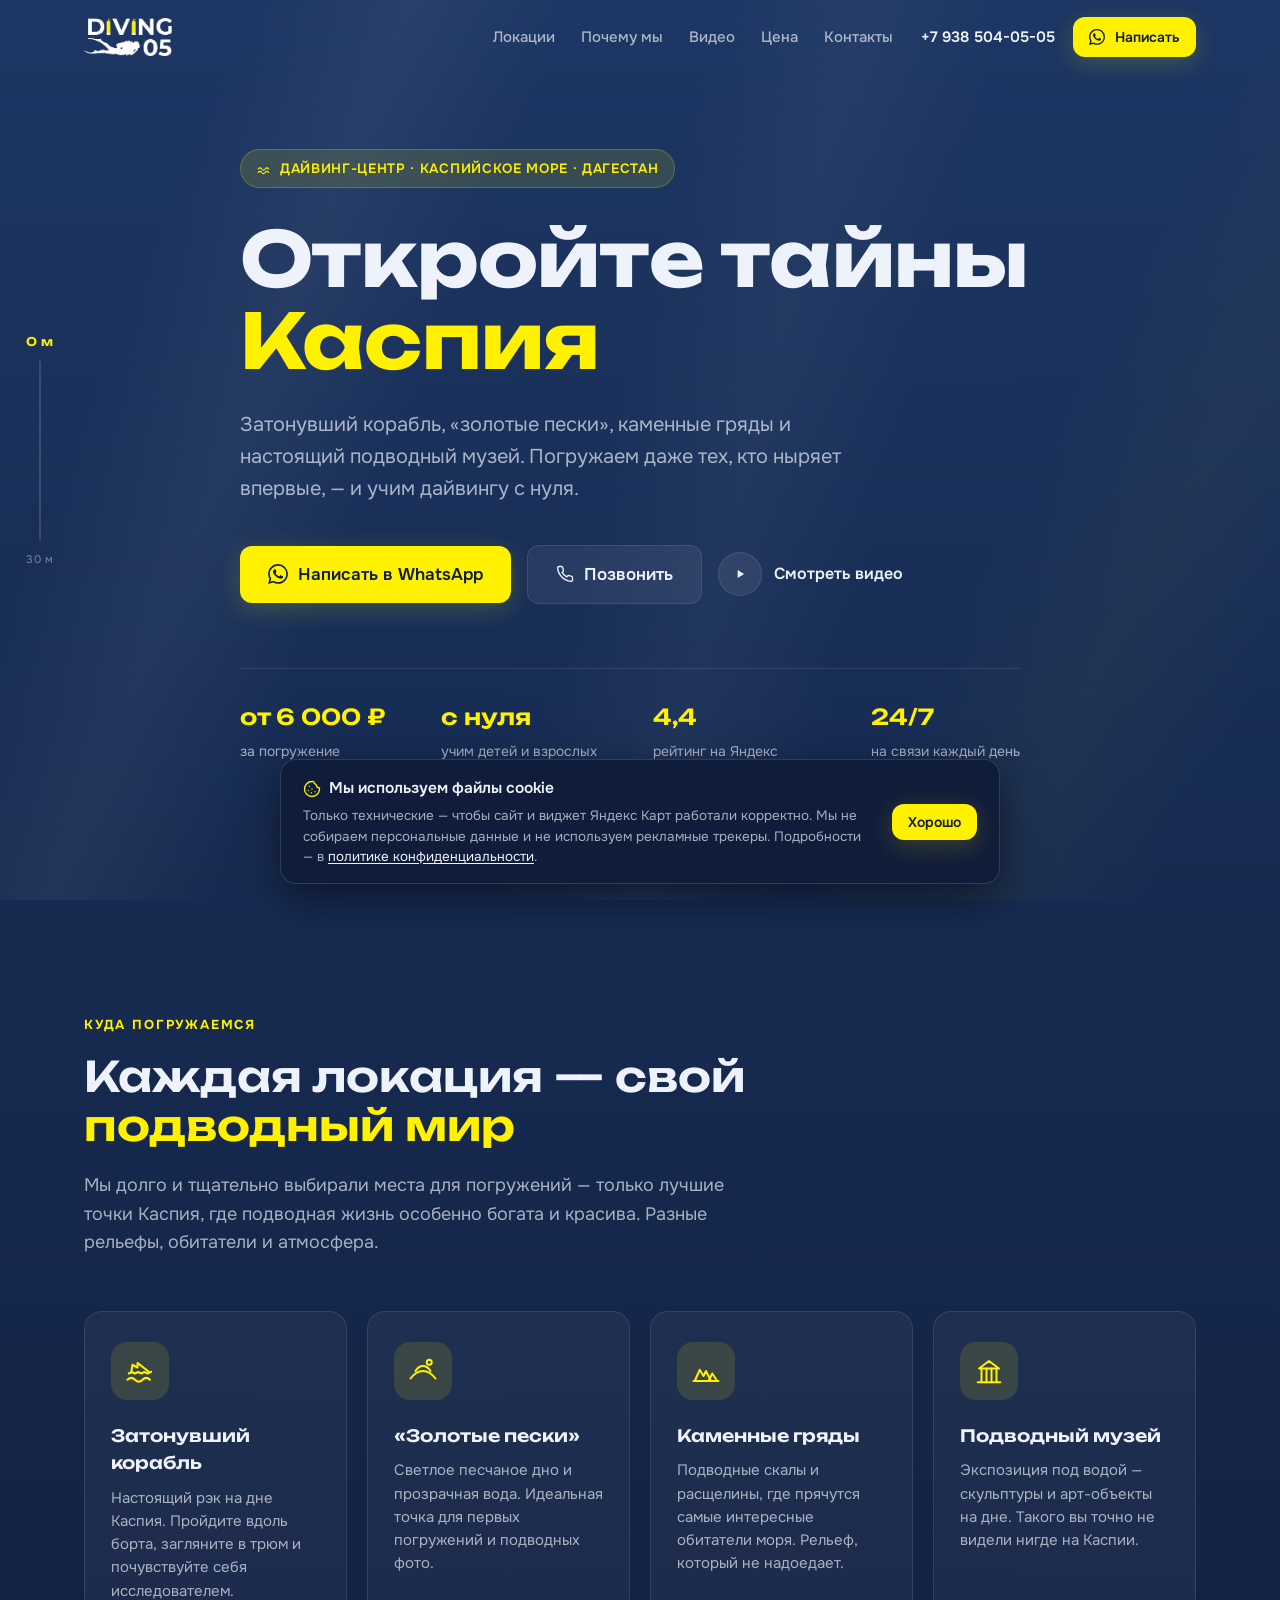
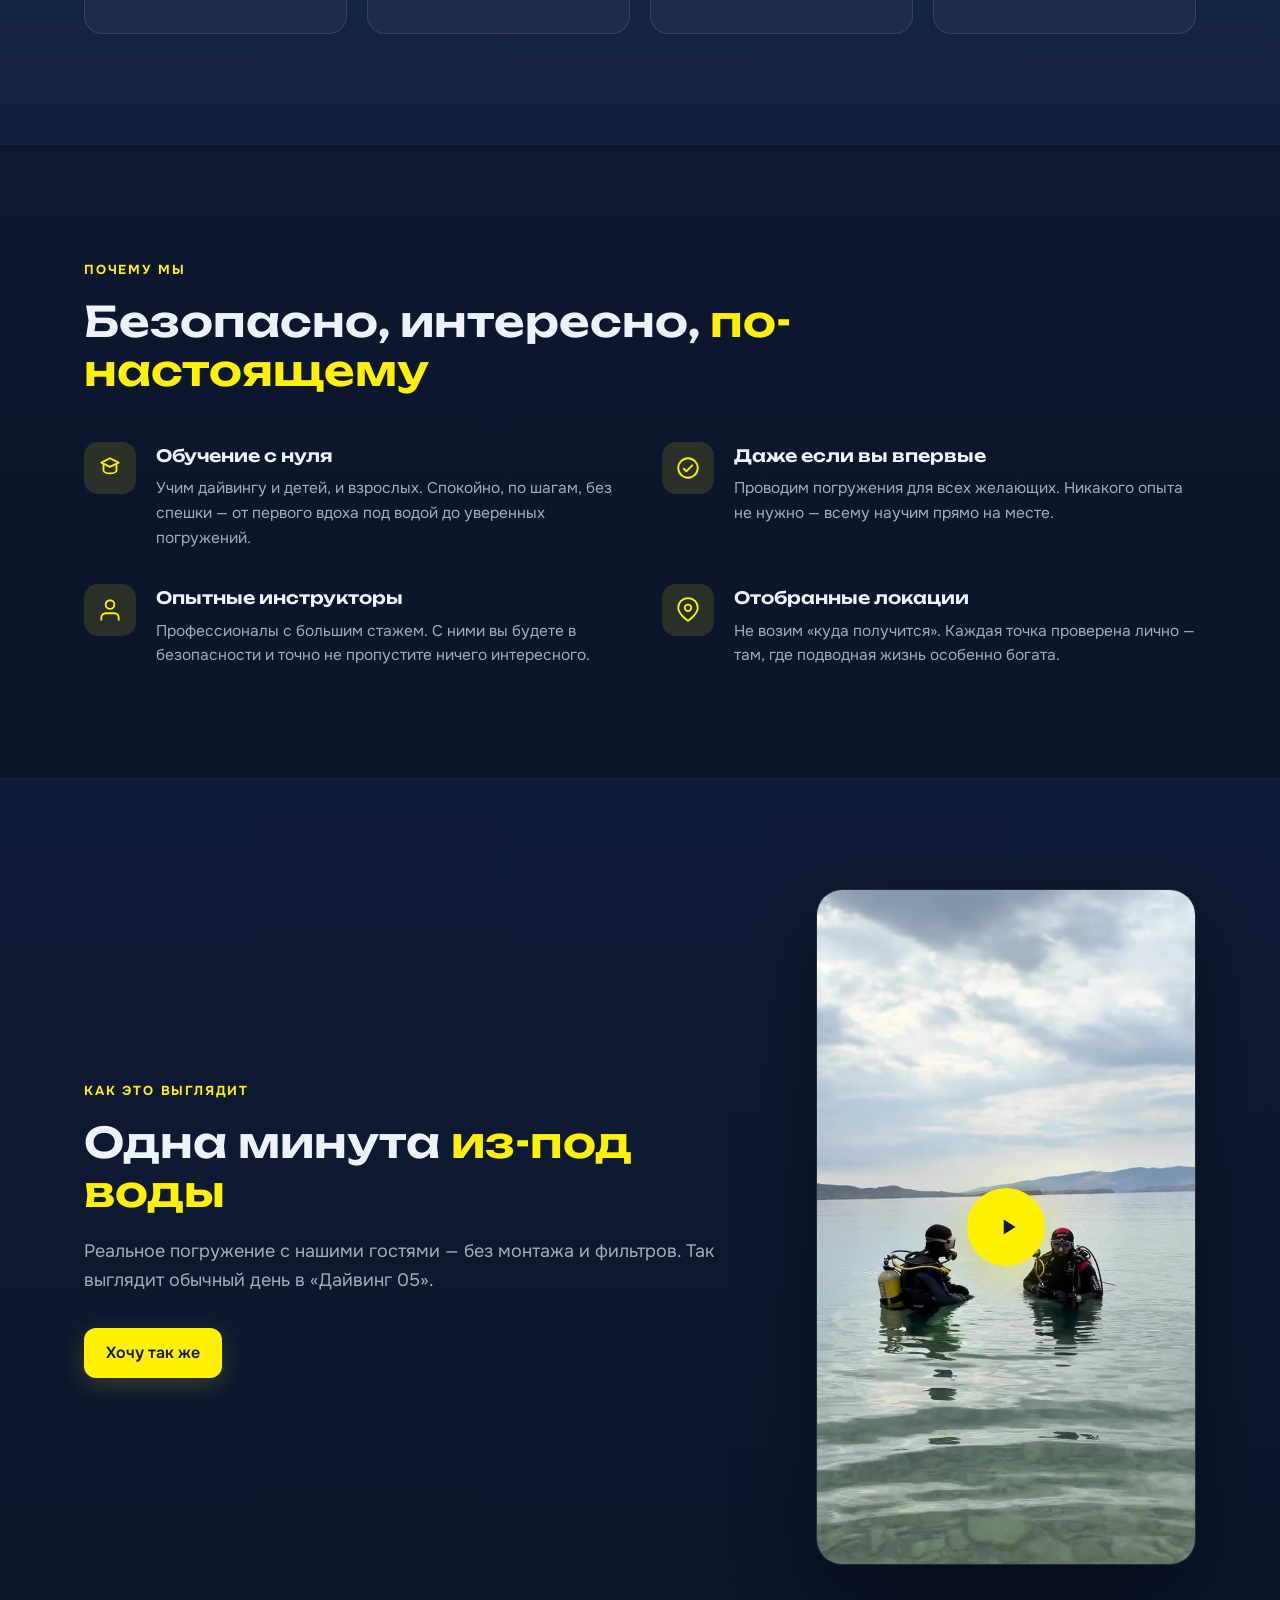
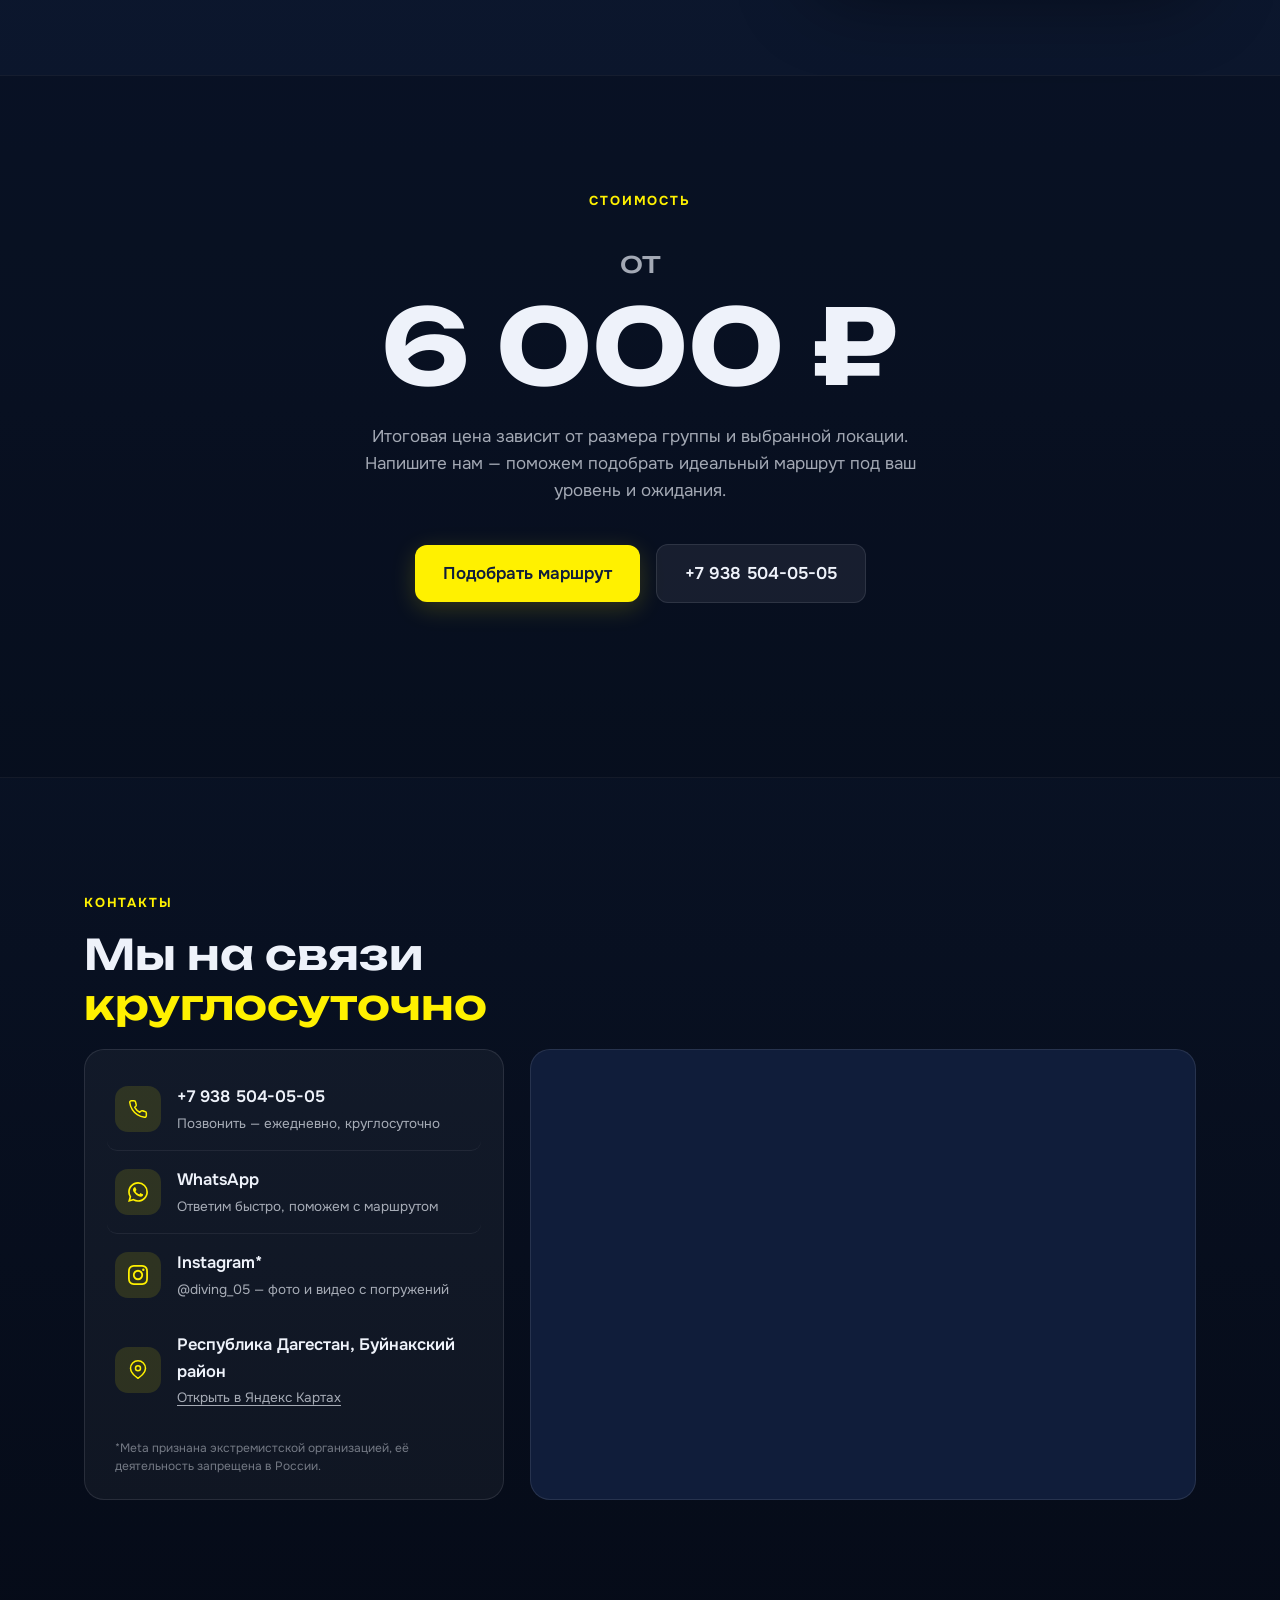
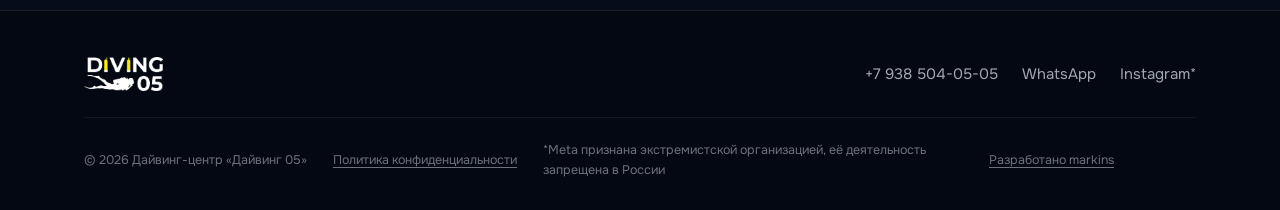
==== index.html @ 759fafa6 "Лендинг-визитка дайвинг-центра «Дайвинг 05» Co-Authored-By: Claude Fable 5 <noreply@anthropic.com>" ====
<!DOCTYPE html>
<html lang="ru">
<head>
  <meta charset="UTF-8">
  <meta name="viewport" content="width=device-width, initial-scale=1.0">
  <title>Дайвинг 05 — дайвинг-центр в Дагестане. Погружения в Каспийском море</title>
  <meta name="description" content="Дайвинг-центр «Дайвинг 05»: погружения в Каспийском море для новичков и опытных, обучение детей и взрослых. Затонувший корабль, золотые пески, подводный музей. От 6 000 ₽.">
  <link rel="icon" type="image/png" href="assets/favicon.png">
  <meta property="og:type" content="website">
  <meta property="og:title" content="Дайвинг 05 — дайвинг-центр в Дагестане">
  <meta property="og:description" content="Погружения в Каспийском море: затонувший корабль, золотые пески, подводный музей. Обучение с нуля — детей и взрослых. От 6 000 ₽.">
  <meta property="og:image" content="https://markinscompany-commits.github.io/diving05/assets/og-image.jpg">
  <meta property="og:locale" content="ru_RU">
  <link rel="preconnect" href="https://fonts.googleapis.com">
  <link rel="preconnect" href="https://fonts.gstatic.com" crossorigin>
  <link href="https://fonts.googleapis.com/css2?family=Unbounded:wght@400;500;600;700&family=Onest:wght@400;500;600;700&display=swap" rel="stylesheet">
  <link rel="stylesheet" href="styles.css">
</head>
<body>

  <!-- Шапка -->
  <header class="header" id="header">
    <div class="container header-inner">
      <a href="#top" class="header-logo" aria-label="Дайвинг 05 — на главную">
        <img src="assets/logo-white.png" alt="Дайвинг 05" height="38">
      </a>
      <nav class="header-nav" aria-label="Основная навигация">
        <a href="#locations">Локации</a>
        <a href="#why">Почему мы</a>
        <a href="#video">Видео</a>
        <a href="#price">Цена</a>
        <a href="#contacts">Контакты</a>
      </nav>
      <div class="header-actions">
        <a href="tel:+79385040505" class="header-phone">+7 938 504-05-05</a>
        <a href="https://wa.me/79385040505" target="_blank" rel="noopener" class="btn btn--accent btn--sm">
          <svg width="16" height="16" viewBox="0 0 24 24" fill="currentColor" aria-hidden="true"><path d="M17.472 14.382c-.297-.149-1.758-.867-2.03-.967-.273-.099-.471-.148-.67.15-.197.297-.767.966-.94 1.164-.173.199-.347.223-.644.075-.297-.15-1.255-.463-2.39-1.475-.883-.788-1.48-1.761-1.653-2.059-.173-.297-.018-.458.13-.606.134-.133.298-.347.446-.52.149-.174.198-.298.298-.497.099-.198.05-.371-.025-.52-.075-.149-.669-1.612-.916-2.207-.242-.579-.487-.5-.669-.51-.173-.008-.371-.01-.57-.01-.198 0-.52.074-.792.372-.272.297-1.04 1.016-1.04 2.479 0 1.462 1.065 2.875 1.213 3.074.149.198 2.096 3.2 5.077 4.487.709.306 1.262.489 1.694.625.712.227 1.36.195 1.871.118.571-.085 1.758-.719 2.006-1.413.248-.694.248-1.289.173-1.413-.074-.124-.272-.198-.57-.347m-5.421 7.403h-.004a9.87 9.87 0 01-5.031-1.378l-.361-.214-3.741.982.998-3.648-.235-.374a9.86 9.86 0 01-1.51-5.26c.001-5.45 4.436-9.884 9.888-9.884 2.64 0 5.122 1.03 6.988 2.898a9.825 9.825 0 012.893 6.994c-.003 5.45-4.437 9.884-9.885 9.884m8.413-18.297A11.815 11.815 0 0012.05 0C5.495 0 .16 5.335.157 11.892c0 2.096.547 4.142 1.588 5.945L.057 24l6.305-1.654a11.882 11.882 0 005.683 1.448h.005c6.554 0 11.89-5.335 11.893-11.893a11.821 11.821 0 00-3.48-8.413z"/></svg>
          Написать
        </a>
      </div>
      <button class="burger" id="burger" aria-label="Открыть меню" aria-expanded="false">
        <span></span><span></span><span></span>
      </button>
    </div>
    <nav class="mobile-nav" id="mobileNav" aria-label="Мобильная навигация">
      <a href="#locations">Локации</a>
      <a href="#why">Почему мы</a>
      <a href="#video">Видео</a>
      <a href="#price">Цена</a>
      <a href="#contacts">Контакты</a>
      <a href="tel:+79385040505" class="mobile-nav-phone">+7 938 504-05-05</a>
    </nav>
  </header>

  <!-- Глубиномер (десктоп) -->
  <aside class="depth-gauge" id="depthGauge" aria-hidden="true">
    <span class="depth-gauge-label" id="depthLabel">0 м</span>
    <div class="depth-gauge-track"><div class="depth-gauge-fill" id="depthFill"></div></div>
    <span class="depth-gauge-bottom">30 м</span>
  </aside>

  <main id="top">

    <!-- Hero -->
    <section class="hero">
      <div class="hero-bg" aria-hidden="true">
        <div class="hero-rays"></div>
        <div class="bubbles">
          <span></span><span></span><span></span><span></span><span></span><span></span><span></span><span></span>
        </div>
      </div>
      <div class="container hero-inner">
        <div class="hero-badge reveal">
          <svg width="14" height="14" viewBox="0 0 24 24" fill="none" stroke="currentColor" stroke-width="2" stroke-linecap="round" aria-hidden="true"><path d="M2 12c2-2.5 4-2.5 6 0s4 2.5 6 0 4-2.5 6 0"/><path d="M2 18c2-2.5 4-2.5 6 0s4 2.5 6 0 4-2.5 6 0"/></svg>
          Дайвинг-центр · Каспийское море · Дагестан
        </div>
        <h1 class="hero-title reveal">Откройте тайны <span class="accent">Каспия</span></h1>
        <p class="hero-sub reveal">Затонувший корабль, «золотые пески», каменные гряды и настоящий подводный музей. Погружаем даже тех, кто ныряет впервые, — и учим дайвингу с нуля.</p>
        <div class="hero-cta reveal">
          <a href="https://wa.me/79385040505" target="_blank" rel="noopener" class="btn btn--accent btn--lg">
            <svg width="20" height="20" viewBox="0 0 24 24" fill="currentColor" aria-hidden="true"><path d="M17.472 14.382c-.297-.149-1.758-.867-2.03-.967-.273-.099-.471-.148-.67.15-.197.297-.767.966-.94 1.164-.173.199-.347.223-.644.075-.297-.15-1.255-.463-2.39-1.475-.883-.788-1.48-1.761-1.653-2.059-.173-.297-.018-.458.13-.606.134-.133.298-.347.446-.52.149-.174.198-.298.298-.497.099-.198.05-.371-.025-.52-.075-.149-.669-1.612-.916-2.207-.242-.579-.487-.5-.669-.51-.173-.008-.371-.01-.57-.01-.198 0-.52.074-.792.372-.272.297-1.04 1.016-1.04 2.479 0 1.462 1.065 2.875 1.213 3.074.149.198 2.096 3.2 5.077 4.487.709.306 1.262.489 1.694.625.712.227 1.36.195 1.871.118.571-.085 1.758-.719 2.006-1.413.248-.694.248-1.289.173-1.413-.074-.124-.272-.198-.57-.347m-5.421 7.403h-.004a9.87 9.87 0 01-5.031-1.378l-.361-.214-3.741.982.998-3.648-.235-.374a9.86 9.86 0 01-1.51-5.26c.001-5.45 4.436-9.884 9.888-9.884 2.64 0 5.122 1.03 6.988 2.898a9.825 9.825 0 012.893 6.994c-.003 5.45-4.437 9.884-9.885 9.884m8.413-18.297A11.815 11.815 0 0012.05 0C5.495 0 .16 5.335.157 11.892c0 2.096.547 4.142 1.588 5.945L.057 24l6.305-1.654a11.882 11.882 0 005.683 1.448h.005c6.554 0 11.89-5.335 11.893-11.893a11.821 11.821 0 00-3.48-8.413z"/></svg>
            Написать в WhatsApp
          </a>
          <a href="tel:+79385040505" class="btn btn--ghost btn--lg">
            <svg width="18" height="18" viewBox="0 0 24 24" fill="none" stroke="currentColor" stroke-width="1.8" stroke-linecap="round" stroke-linejoin="round" aria-hidden="true"><path d="M22 16.92v3a2 2 0 0 1-2.18 2 19.79 19.79 0 0 1-8.63-3.07 19.5 19.5 0 0 1-6-6 19.79 19.79 0 0 1-3.07-8.67A2 2 0 0 1 4.11 2h3a2 2 0 0 1 2 1.72c.127.96.361 1.903.7 2.81a2 2 0 0 1-.45 2.11L8.09 9.91a16 16 0 0 0 6 6l1.27-1.27a2 2 0 0 1 2.11-.45c.907.339 1.85.573 2.81.7A2 2 0 0 1 22 16.92z"/></svg>
            Позвонить
          </a>
          <a href="#video" class="hero-video-link">
            <span class="hero-video-play">
              <svg width="14" height="14" viewBox="0 0 24 24" fill="currentColor" aria-hidden="true"><path d="M8 5.14v13.72L19 12 8 5.14z"/></svg>
            </span>
            Смотреть видео
          </a>
        </div>
        <div class="hero-stats reveal">
          <div class="hero-stat"><strong>от 6 000 ₽</strong><span>за погружение</span></div>
          <div class="hero-stat"><strong>с нуля</strong><span>учим детей и взрослых</span></div>
          <div class="hero-stat"><strong>4,4</strong><span>рейтинг на Яндекс Картах</span></div>
          <div class="hero-stat"><strong>24/7</strong><span>на связи каждый день</span></div>
        </div>
      </div>
      <div class="hero-scroll" aria-hidden="true">
        <span></span>
      </div>
    </section>

    <!-- Локации -->
    <section class="section" id="locations">
      <div class="container">
        <span class="section-label reveal">Куда погружаемся</span>
        <h2 class="section-title reveal">Каждая локация — свой <span class="accent">подводный мир</span></h2>
        <p class="section-sub reveal">Мы долго и тщательно выбирали места для погружений — только лучшие точки Каспия, где подводная жизнь особенно богата и красива. Разные рельефы, обитатели и атмосфера.</p>
        <div class="cards-grid">
          <article class="card reveal">
            <div class="card-icon">
              <svg width="30" height="30" viewBox="0 0 24 24" fill="none" stroke="currentColor" stroke-width="1.6" stroke-linecap="round" stroke-linejoin="round" aria-hidden="true"><path d="M3 14l2.5-1.2L8 14l2.5-1.2L13 14l2.5-1.2L18 14l3-1.4"/><path d="M5 13l1-6 4 2.2V5.5L17 11"/><path d="M17 11l2 1.6"/><path d="M2 19c2-2 4-2 6 0s4 2 6 0 4-2 6 0"/></svg>
            </div>
            <h3>Затонувший корабль</h3>
            <p>Настоящий рэк на дне Каспия. Пройдите вдоль борта, загляните в трюм и почувствуйте себя исследователем.</p>
          </article>
          <article class="card reveal">
            <div class="card-icon">
              <svg width="30" height="30" viewBox="0 0 24 24" fill="none" stroke="currentColor" stroke-width="1.6" stroke-linecap="round" stroke-linejoin="round" aria-hidden="true"><path d="M2 18c3-4 6-6 10-6s7 2 10 6"/><path d="M6 12c1.5-2.5 3.5-4 6-4s4.5 1.5 6 4"/><circle cx="17" cy="5" r="2"/></svg>
            </div>
            <h3>«Золотые пески»</h3>
            <p>Светлое песчаное дно и прозрачная вода. Идеальная точка для первых погружений и подводных фото.</p>
          </article>
          <article class="card reveal">
            <div class="card-icon">
              <svg width="30" height="30" viewBox="0 0 24 24" fill="none" stroke="currentColor" stroke-width="1.6" stroke-linecap="round" stroke-linejoin="round" aria-hidden="true"><path d="M3 20l4-9 3 5 2-4 4 8"/><path d="M14 20l3-6 4 6"/><path d="M2 20h20"/></svg>
            </div>
            <h3>Каменные гряды</h3>
            <p>Подводные скалы и расщелины, где прячутся самые интересные обитатели моря. Рельеф, который не надоедает.</p>
          </article>
          <article class="card reveal">
            <div class="card-icon">
              <svg width="30" height="30" viewBox="0 0 24 24" fill="none" stroke="currentColor" stroke-width="1.6" stroke-linecap="round" stroke-linejoin="round" aria-hidden="true"><path d="M6 21V10M10 21V10M14 21V10M18 21V10"/><path d="M4 10h16L12 4 4 10z"/><path d="M3 21h18"/></svg>
            </div>
            <h3>Подводный музей</h3>
            <p>Экспозиция под водой — скульптуры и арт-объекты на дне. Такого вы точно не видели нигде на Каспии.</p>
          </article>
        </div>
      </div>
    </section>

    <!-- Почему мы -->
    <section class="section section--deeper" id="why">
      <div class="container">
        <span class="section-label reveal">Почему мы</span>
        <h2 class="section-title reveal">Безопасно, интересно, <span class="accent">по-настоящему</span></h2>
        <div class="why-grid">
          <div class="why-item reveal">
            <div class="why-icon">
              <svg width="26" height="26" viewBox="0 0 24 24" fill="none" stroke="currentColor" stroke-width="1.7" stroke-linecap="round" stroke-linejoin="round" aria-hidden="true"><path d="M12 3l8 4-8 4-8-4 8-4z"/><path d="M6 9v5c0 1.7 2.7 3 6 3s6-1.3 6-3V9"/></svg>
            </div>
            <div>
              <h3>Обучение с нуля</h3>
              <p>Учим дайвингу и детей, и взрослых. Спокойно, по шагам, без спешки — от первого вдоха под водой до уверенных погружений.</p>
            </div>
          </div>
          <div class="why-item reveal">
            <div class="why-icon">
              <svg width="26" height="26" viewBox="0 0 24 24" fill="none" stroke="currentColor" stroke-width="1.7" stroke-linecap="round" stroke-linejoin="round" aria-hidden="true"><circle cx="12" cy="12" r="9"/><path d="M8 12.5l2.5 2.5L16 9.5"/></svg>
            </div>
            <div>
              <h3>Даже если вы впервые</h3>
              <p>Проводим погружения для всех желающих. Никакого опыта не нужно — всему научим прямо на месте.</p>
            </div>
          </div>
          <div class="why-item reveal">
            <div class="why-icon">
              <svg width="26" height="26" viewBox="0 0 24 24" fill="none" stroke="currentColor" stroke-width="1.7" stroke-linecap="round" stroke-linejoin="round" aria-hidden="true"><path d="M20 21v-2a4 4 0 0 0-4-4H8a4 4 0 0 0-4 4v2"/><circle cx="12" cy="7" r="4"/></svg>
            </div>
            <div>
              <h3>Опытные инструкторы</h3>
              <p>Профессионалы с большим стажем. С ними вы будете в безопасности и точно не пропустите ничего интересного.</p>
            </div>
          </div>
          <div class="why-item reveal">
            <div class="why-icon">
              <svg width="26" height="26" viewBox="0 0 24 24" fill="none" stroke="currentColor" stroke-width="1.7" stroke-linecap="round" stroke-linejoin="round" aria-hidden="true"><path d="M21 10c0 6-9 12-9 12s-9-6-9-12a9 9 0 0 1 18 0z"/><circle cx="12" cy="10" r="3"/></svg>
            </div>
            <div>
              <h3>Отобранные локации</h3>
              <p>Не возим «куда получится». Каждая точка проверена лично — там, где подводная жизнь особенно богата.</p>
          </div>
          </div>
        </div>
      </div>
    </section>

    <!-- Видео -->
    <section class="section" id="video">
      <div class="container video-layout">
        <div class="video-text">
          <span class="section-label reveal">Как это выглядит</span>
          <h2 class="section-title reveal">Одна минута <span class="accent">из-под воды</span></h2>
          <p class="section-sub reveal">Реальное погружение с нашими гостями — без монтажа и фильтров. Так выглядит обычный день в «Дайвинг 05».</p>
          <a href="https://wa.me/79385040505" target="_blank" rel="noopener" class="btn btn--accent reveal">Хочу так же</a>
        </div>
        <div class="video-frame reveal">
          <video id="diveVideo" poster="assets/video-poster.jpg" preload="none" playsinline>
            <source src="assets/video.mp4" type="video/mp4">
          </video>
          <button class="video-play" id="videoPlay" aria-label="Смотреть видео">
            <svg width="26" height="26" viewBox="0 0 24 24" fill="currentColor" aria-hidden="true"><path d="M8 5.14v13.72L19 12 8 5.14z"/></svg>
          </button>
        </div>
      </div>
    </section>

    <!-- Цена -->
    <section class="section section--deeper" id="price">
      <div class="container price-inner">
        <span class="section-label reveal">Стоимость</span>
        <div class="price-big reveal">от <strong>6 000 ₽</strong></div>
        <p class="price-note reveal">Итоговая цена зависит от размера группы и выбранной локации. Напишите нам — поможем подобрать идеальный маршрут под ваш уровень и ожидания.</p>
        <div class="hero-cta reveal" style="justify-content:center">
          <a href="https://wa.me/79385040505" target="_blank" rel="noopener" class="btn btn--accent btn--lg">Подобрать маршрут</a>
          <a href="tel:+79385040505" class="btn btn--ghost btn--lg">+7 938 504-05-05</a>
        </div>
      </div>
    </section>

    <!-- Контакты + карта -->
    <section class="section" id="contacts">
      <div class="container">
        <span class="section-label reveal">Контакты</span>
        <h2 class="section-title reveal">Мы на связи <span class="accent">круглосуточно</span></h2>
        <div class="contacts-layout">
          <div class="contacts-card reveal">
            <a href="tel:+79385040505" class="contact-row">
              <span class="contact-icon">
                <svg width="20" height="20" viewBox="0 0 24 24" fill="none" stroke="currentColor" stroke-width="1.8" stroke-linecap="round" stroke-linejoin="round" aria-hidden="true"><path d="M22 16.92v3a2 2 0 0 1-2.18 2 19.79 19.79 0 0 1-8.63-3.07 19.5 19.5 0 0 1-6-6 19.79 19.79 0 0 1-3.07-8.67A2 2 0 0 1 4.11 2h3a2 2 0 0 1 2 1.72c.127.96.361 1.903.7 2.81a2 2 0 0 1-.45 2.11L8.09 9.91a16 16 0 0 0 6 6l1.27-1.27a2 2 0 0 1 2.11-.45c.907.339 1.85.573 2.81.7A2 2 0 0 1 22 16.92z"/></svg>
              </span>
              <span><strong>+7 938 504-05-05</strong><small>Позвонить — ежедневно, круглосуточно</small></span>
            </a>
            <a href="https://wa.me/79385040505" target="_blank" rel="noopener" class="contact-row">
              <span class="contact-icon">
                <svg width="20" height="20" viewBox="0 0 24 24" fill="currentColor" aria-hidden="true"><path d="M17.472 14.382c-.297-.149-1.758-.867-2.03-.967-.273-.099-.471-.148-.67.15-.197.297-.767.966-.94 1.164-.173.199-.347.223-.644.075-.297-.15-1.255-.463-2.39-1.475-.883-.788-1.48-1.761-1.653-2.059-.173-.297-.018-.458.13-.606.134-.133.298-.347.446-.52.149-.174.198-.298.298-.497.099-.198.05-.371-.025-.52-.075-.149-.669-1.612-.916-2.207-.242-.579-.487-.5-.669-.51-.173-.008-.371-.01-.57-.01-.198 0-.52.074-.792.372-.272.297-1.04 1.016-1.04 2.479 0 1.462 1.065 2.875 1.213 3.074.149.198 2.096 3.2 5.077 4.487.709.306 1.262.489 1.694.625.712.227 1.36.195 1.871.118.571-.085 1.758-.719 2.006-1.413.248-.694.248-1.289.173-1.413-.074-.124-.272-.198-.57-.347m-5.421 7.403h-.004a9.87 9.87 0 01-5.031-1.378l-.361-.214-3.741.982.998-3.648-.235-.374a9.86 9.86 0 01-1.51-5.26c.001-5.45 4.436-9.884 9.888-9.884 2.64 0 5.122 1.03 6.988 2.898a9.825 9.825 0 012.893 6.994c-.003 5.45-4.437 9.884-9.885 9.884m8.413-18.297A11.815 11.815 0 0012.05 0C5.495 0 .16 5.335.157 11.892c0 2.096.547 4.142 1.588 5.945L.057 24l6.305-1.654a11.882 11.882 0 005.683 1.448h.005c6.554 0 11.89-5.335 11.893-11.893a11.821 11.821 0 00-3.48-8.413z"/></svg>
              </span>
              <span><strong>WhatsApp</strong><small>Ответим быстро, поможем с маршрутом</small></span>
            </a>
            <a href="https://www.instagram.com/diving_05" target="_blank" rel="noopener" class="contact-row">
              <span class="contact-icon">
                <svg width="20" height="20" viewBox="0 0 24 24" fill="currentColor" aria-hidden="true"><path d="M12 0C8.74 0 8.333.015 7.053.072 5.775.132 4.905.333 4.14.63c-.789.306-1.459.717-2.126 1.384S.935 3.35.63 4.14C.333 4.905.131 5.775.072 7.053.012 8.333 0 8.74 0 12s.015 3.667.072 4.947c.06 1.277.261 2.148.558 2.913.306.788.717 1.459 1.384 2.126.667.666 1.336 1.079 2.126 1.384.766.296 1.636.499 2.913.558C8.333 23.988 8.74 24 12 24s3.667-.015 4.947-.072c1.277-.06 2.148-.262 2.913-.558.788-.306 1.459-.718 2.126-1.384.666-.667 1.079-1.335 1.384-2.126.296-.765.499-1.636.558-2.913.06-1.28.072-1.687.072-4.947s-.015-3.667-.072-4.947c-.06-1.277-.262-2.149-.558-2.913-.306-.789-.718-1.459-1.384-2.126C21.319 1.347 20.651.935 19.86.63c-.765-.297-1.636-.499-2.913-.558C15.667.012 15.26 0 12 0zm0 2.16c3.203 0 3.585.016 4.85.071 1.17.055 1.805.249 2.227.415.562.217.96.477 1.382.896.419.42.679.819.896 1.381.164.422.36 1.057.413 2.227.057 1.266.07 1.646.07 4.85s-.015 3.585-.074 4.85c-.061 1.17-.256 1.805-.421 2.227-.224.562-.479.96-.899 1.382-.419.419-.824.679-1.38.896-.42.164-1.065.36-2.235.413-1.274.057-1.649.07-4.859.07-3.211 0-3.586-.015-4.859-.074-1.171-.061-1.816-.256-2.236-.421-.569-.224-.96-.479-1.379-.899-.421-.419-.69-.824-.9-1.38-.165-.42-.359-1.065-.42-2.235-.045-1.26-.061-1.649-.061-4.844 0-3.196.016-3.586.061-4.861.061-1.17.255-1.814.42-2.234.21-.57.479-.96.9-1.381.419-.419.81-.689 1.379-.898.42-.166 1.051-.361 2.221-.421 1.275-.045 1.65-.06 4.859-.06l.045.03zm0 3.678a6.162 6.162 0 100 12.324 6.162 6.162 0 100-12.324zM12 16c-2.21 0-4-1.79-4-4s1.79-4 4-4 4 1.79 4 4-1.79 4-4 4zm7.846-10.405a1.441 1.441 0 11-2.88 0 1.441 1.441 0 012.88 0z"/></svg>
              </span>
              <span><strong>Instagram*</strong><small>@diving_05 — фото и видео с погружений</small></span>
            </a>
            <div class="contact-row contact-row--static">
              <span class="contact-icon">
                <svg width="20" height="20" viewBox="0 0 24 24" fill="none" stroke="currentColor" stroke-width="1.8" stroke-linecap="round" stroke-linejoin="round" aria-hidden="true"><path d="M21 10c0 6-9 12-9 12s-9-6-9-12a9 9 0 0 1 18 0z"/><circle cx="12" cy="10" r="3"/></svg>
              </span>
              <span><strong>Республика Дагестан, Буйнакский район</strong><small><a href="https://yandex.ru/maps/org/dayving_05/51874392262/" target="_blank" rel="noopener" class="inline-link">Открыть в Яндекс Картах</a></small></span>
            </div>
            <p class="meta-note">*Meta признана экстремистской организацией, её деятельность запрещена в России.</p>
          </div>
          <div class="map-frame reveal">
            <iframe src="https://yandex.ru/map-widget/v1/?ol=biz&oid=51874392262&z=10" title="Дайвинг 05 на карте" loading="lazy" allowfullscreen></iframe>
          </div>
        </div>
      </div>
    </section>
  </main>

  <!-- Футер -->
  <footer class="footer">
    <div class="container footer-inner">
      <div class="footer-top">
        <img src="assets/logo-white.png" alt="Дайвинг 05" height="34" class="footer-logo">
        <div class="footer-links">
          <a href="tel:+79385040505">+7 938 504-05-05</a>
          <a href="https://wa.me/79385040505" target="_blank" rel="noopener">WhatsApp</a>
          <a href="https://www.instagram.com/diving_05" target="_blank" rel="noopener">Instagram*</a>
        </div>
      </div>
      <div class="footer-bottom">
        <span>© 2026 Дайвинг-центр «Дайвинг 05»</span>
        <a href="privacy.html">Политика конфиденциальности</a>
        <span class="footer-meta-note">*Meta признана экстремистской организацией, её деятельность запрещена в России</span>
        <a href="https://markins.ru?utm_source=diving05&utm_medium=footer&utm_campaign=credits" target="_blank" rel="noopener">Разработано markins</a>
      </div>
    </div>
  </footer>

  <!-- Куки-баннер -->
  <div class="cookie-banner" id="cookieBanner" role="dialog" aria-labelledby="cookieTitle" hidden>
    <div class="cookie-inner">
      <div class="cookie-text-wrap">
        <h2 id="cookieTitle" class="cookie-title">
          <svg width="18" height="18" viewBox="0 0 24 24" fill="none" stroke="currentColor" stroke-width="1.8" stroke-linecap="round" stroke-linejoin="round" aria-hidden="true"><path d="M12 2a10 10 0 1 0 10 10c0-.46-.04-.92-.1-1.36a5.4 5.4 0 0 1-4.5-4.5 5.4 5.4 0 0 1-3.18-3.95A10 10 0 0 0 12 2"/><path d="M8.5 8.5v.01M16 15.5v.01M12 12v.01M11 17v.01M7 14v.01"/></svg>
          Мы используем файлы cookie
        </h2>
        <p class="cookie-text">Только технические — чтобы сайт и виджет Яндекс Карт работали корректно. Мы не собираем персональные данные и не используем рекламные трекеры. Подробности — в <a href="privacy.html#cookies" class="cookie-link">политике конфиденциальности</a>.</p>
      </div>
      <div class="cookie-actions">
        <button class="btn btn--accent btn--sm" id="cookieAccept">Хорошо</button>
      </div>
    </div>
  </div>

  <script src="script.js"></script>
</body>
</html>
---- styles.css ----
/* ============================================================
   Дайвинг 05 — одностраничный лендинг
   Тема: погружение. Страница темнеет сверху вниз, как уход
   на глубину: от светло-синей «поверхности» к тёмному дну.
   ============================================================ */

:root {
  --navy-950: #050a16;
  --navy-900: #0a1428;
  --navy-800: #101d3a;
  --navy-700: #182d55;
  --navy-600: #234179;
  --ink: #eef2fa;
  --muted: rgba(238, 242, 250, 0.68);
  --faint: rgba(238, 242, 250, 0.45);
  --accent: #fff100;
  --accent-soft: rgba(255, 241, 0, 0.12);
  --line: rgba(238, 242, 250, 0.1);
  --font-display: 'Unbounded', sans-serif;
  --font-body: 'Onest', sans-serif;
}

* { margin: 0; padding: 0; box-sizing: border-box; }

html { scroll-behavior: smooth; }

body {
  font-family: var(--font-body);
  font-size: 17px;
  line-height: 1.6;
  color: var(--ink);
  /* Градиент «на глубину» — один на всю страницу */
  background: linear-gradient(180deg, #1d3663 0%, var(--navy-700) 14%, var(--navy-800) 42%, var(--navy-900) 72%, var(--navy-950) 100%);
  overflow-x: hidden;
}

img { max-width: 100%; display: block; }

.container {
  max-width: 1160px;
  margin: 0 auto;
  padding: 0 24px;
}

.accent { color: var(--accent); }

.inline-link {
  color: var(--muted);
  text-decoration: underline;
  text-underline-offset: 3px;
  transition: color 0.2s;
}
.inline-link:hover { color: var(--accent); }

/* ---------- Кнопки ---------- */
.btn {
  display: inline-flex;
  align-items: center;
  gap: 10px;
  font-family: var(--font-body);
  font-weight: 600;
  text-decoration: none;
  border: none;
  border-radius: 12px;
  cursor: pointer;
  transition: transform 0.2s, box-shadow 0.2s, background 0.2s, color 0.2s;
  white-space: nowrap;
}
.btn--sm { font-size: 14px; padding: 9px 16px; }
.btn--lg { font-size: 17px; padding: 15px 28px; }
.btn:not(.btn--sm):not(.btn--lg) { font-size: 16px; padding: 12px 22px; }

.btn--accent {
  background: var(--accent);
  color: var(--navy-800);
  box-shadow: 0 6px 24px rgba(255, 241, 0, 0.18);
}
.btn--accent:hover {
  transform: translateY(-2px);
  box-shadow: 0 10px 32px rgba(255, 241, 0, 0.3);
}

.btn--ghost {
  background: rgba(238, 242, 250, 0.07);
  color: var(--ink);
  border: 1px solid var(--line);
}
.btn--ghost:hover {
  background: rgba(238, 242, 250, 0.13);
  transform: translateY(-2px);
}

/* ---------- Шапка ---------- */
.header {
  position: fixed;
  top: 0; left: 0; right: 0;
  z-index: 50;
  transition: background 0.3s, box-shadow 0.3s;
}
.header--solid {
  background: rgba(10, 20, 40, 0.86);
  backdrop-filter: blur(14px);
  -webkit-backdrop-filter: blur(14px);
  box-shadow: 0 1px 0 var(--line);
}
.header-inner {
  display: flex;
  align-items: center;
  gap: 28px;
  height: 74px;
}
.header-logo img { height: 38px; width: auto; }
.header-nav {
  display: flex;
  gap: 26px;
  margin-left: auto;
}
.header-nav a {
  font-size: 15px;
  font-weight: 500;
  color: var(--muted);
  text-decoration: none;
  transition: color 0.2s;
}
.header-nav a:hover { color: var(--accent); }
.header-actions {
  display: flex;
  align-items: center;
  gap: 18px;
}
.header-phone {
  font-size: 15px;
  font-weight: 600;
  color: var(--ink);
  text-decoration: none;
  transition: color 0.2s;
}
.header-phone:hover { color: var(--accent); }

.burger {
  display: none;
  flex-direction: column;
  justify-content: center;
  gap: 5px;
  width: 42px; height: 42px;
  background: rgba(238, 242, 250, 0.07);
  border: 1px solid var(--line);
  border-radius: 10px;
  cursor: pointer;
  padding: 0 10px;
  margin-left: auto;
}
.burger span {
  display: block;
  height: 2px;
  background: var(--ink);
  border-radius: 2px;
  transition: transform 0.25s, opacity 0.25s;
}
.burger.open span:nth-child(1) { transform: translateY(7px) rotate(45deg); }
.burger.open span:nth-child(2) { opacity: 0; }
.burger.open span:nth-child(3) { transform: translateY(-7px) rotate(-45deg); }

.mobile-nav {
  display: none;
  flex-direction: column;
  gap: 4px;
  padding: 10px 24px 22px;
  background: rgba(10, 20, 40, 0.97);
  border-bottom: 1px solid var(--line);
}
.mobile-nav.open { display: flex; }
.mobile-nav a {
  font-size: 17px;
  font-weight: 500;
  color: var(--ink);
  text-decoration: none;
  padding: 11px 0;
  border-bottom: 1px solid rgba(238, 242, 250, 0.06);
}
.mobile-nav a:last-child { border-bottom: none; }
.mobile-nav-phone { color: var(--accent) !important; font-weight: 700 !important; }

/* ---------- Глубиномер ---------- */
.depth-gauge {
  position: fixed;
  left: 26px;
  top: 50%;
  transform: translateY(-50%);
  z-index: 40;
  display: flex;
  flex-direction: column;
  align-items: center;
  gap: 10px;
  user-select: none;
}
.depth-gauge-label {
  font-family: var(--font-display);
  font-size: 12px;
  font-weight: 600;
  color: var(--accent);
  letter-spacing: 0.06em;
  white-space: nowrap;
}
.depth-gauge-track {
  width: 2px;
  height: 180px;
  background: rgba(238, 242, 250, 0.14);
  border-radius: 2px;
  overflow: hidden;
}
.depth-gauge-fill {
  width: 100%;
  height: 0%;
  background: var(--accent);
  transition: height 0.15s linear;
}
.depth-gauge-bottom {
  font-size: 11px;
  color: var(--faint);
  letter-spacing: 0.06em;
}
@media (max-width: 1240px) { .depth-gauge { display: none; } }

/* ---------- Hero ---------- */
.hero {
  position: relative;
  min-height: 100svh;
  display: flex;
  align-items: center;
  padding: 130px 0 90px;
  overflow: hidden;
}
.hero-bg {
  position: absolute;
  inset: 0;
  pointer-events: none;
}
/* Лучи света с поверхности */
.hero-rays {
  position: absolute;
  inset: -20% -10%;
  background:
    linear-gradient(112deg, transparent 22%, rgba(238, 242, 250, 0.05) 30%, transparent 38%),
    linear-gradient(104deg, transparent 48%, rgba(238, 242, 250, 0.04) 56%, transparent 64%),
    linear-gradient(118deg, transparent 68%, rgba(255, 241, 0, 0.03) 76%, transparent 84%);
  animation: rays 14s ease-in-out infinite alternate;
}
@keyframes rays {
  from { transform: translateX(-2.5%); opacity: 0.8; }
  to   { transform: translateX(2.5%); opacity: 1; }
}
/* Пузырьки */
.bubbles span {
  position: absolute;
  bottom: -60px;
  border: 1.5px solid rgba(238, 242, 250, 0.18);
  border-radius: 50%;
  animation: bubble linear infinite;
}
.bubbles span:nth-child(1) { left: 8%;  width: 10px; height: 10px; animation-duration: 11s; }
.bubbles span:nth-child(2) { left: 18%; width: 18px; height: 18px; animation-duration: 15s; animation-delay: 2s; }
.bubbles span:nth-child(3) { left: 31%; width: 7px;  height: 7px;  animation-duration: 9s;  animation-delay: 5s; }
.bubbles span:nth-child(4) { left: 46%; width: 13px; height: 13px; animation-duration: 13s; animation-delay: 1s; }
.bubbles span:nth-child(5) { left: 60%; width: 9px;  height: 9px;  animation-duration: 10s; animation-delay: 4s; }
.bubbles span:nth-child(6) { left: 72%; width: 20px; height: 20px; animation-duration: 17s; animation-delay: 3s; }
.bubbles span:nth-child(7) { left: 84%; width: 11px; height: 11px; animation-duration: 12s; animation-delay: 6s; }
.bubbles span:nth-child(8) { left: 93%; width: 8px;  height: 8px;  animation-duration: 9.5s; animation-delay: 1.5s; }
@keyframes bubble {
  0%   { transform: translateY(0) translateX(0); opacity: 0; }
  8%   { opacity: 1; }
  92%  { opacity: 1; }
  100% { transform: translateY(-105vh) translateX(24px); opacity: 0; }
}

.hero-inner { position: relative; }

.hero-badge {
  display: inline-flex;
  align-items: center;
  gap: 9px;
  font-size: 13.5px;
  font-weight: 600;
  letter-spacing: 0.05em;
  text-transform: uppercase;
  color: var(--accent);
  background: var(--accent-soft);
  border: 1px solid rgba(255, 241, 0, 0.22);
  border-radius: 999px;
  padding: 8px 16px;
  margin-bottom: 30px;
}

.hero-title {
  font-family: var(--font-display);
  font-size: clamp(38px, 6.4vw, 76px);
  font-weight: 700;
  line-height: 1.08;
  letter-spacing: -0.01em;
  max-width: 800px;
  margin-bottom: 26px;
}

.hero-sub {
  font-size: clamp(17px, 2vw, 20px);
  color: var(--muted);
  max-width: 620px;
  margin-bottom: 40px;
}

.hero-cta {
  display: flex;
  align-items: center;
  gap: 16px;
  flex-wrap: wrap;
  margin-bottom: 64px;
}

.hero-video-link {
  display: inline-flex;
  align-items: center;
  gap: 12px;
  font-size: 16px;
  font-weight: 600;
  color: var(--ink);
  text-decoration: none;
  transition: color 0.2s;
}
.hero-video-link:hover { color: var(--accent); }
.hero-video-play {
  display: flex;
  align-items: center;
  justify-content: center;
  width: 44px; height: 44px;
  border-radius: 50%;
  background: rgba(238, 242, 250, 0.08);
  border: 1px solid var(--line);
  transition: background 0.2s, border-color 0.2s;
}
.hero-video-link:hover .hero-video-play {
  background: var(--accent-soft);
  border-color: rgba(255, 241, 0, 0.4);
}

.hero-stats {
  display: grid;
  grid-template-columns: repeat(4, auto);
  gap: 20px 56px;
  justify-content: start;
  border-top: 1px solid var(--line);
  padding-top: 30px;
  max-width: 780px;
}
.hero-stat strong {
  display: block;
  font-family: var(--font-display);
  font-size: 22px;
  font-weight: 600;
  color: var(--accent);
  margin-bottom: 3px;
}
.hero-stat span { font-size: 14px; color: var(--muted); }

.hero-scroll {
  position: absolute;
  bottom: 26px;
  left: 50%;
  transform: translateX(-50%);
  width: 24px; height: 38px;
  border: 1.5px solid rgba(238, 242, 250, 0.3);
  border-radius: 13px;
}
.hero-scroll span {
  position: absolute;
  top: 7px; left: 50%;
  width: 3px; height: 8px;
  margin-left: -1.5px;
  background: var(--accent);
  border-radius: 2px;
  animation: scrollhint 1.8s ease-in-out infinite;
}
@keyframes scrollhint {
  0%, 100% { transform: translateY(0); opacity: 1; }
  60% { transform: translateY(11px); opacity: 0.2; }
}

/* ---------- Секции ---------- */
.section { padding: 110px 0; position: relative; }
.section--deeper {
  background: rgba(5, 10, 22, 0.35);
  border-top: 1px solid rgba(238, 242, 250, 0.05);
  border-bottom: 1px solid rgba(238, 242, 250, 0.05);
}

.section-label {
  display: inline-block;
  font-size: 13px;
  font-weight: 700;
  letter-spacing: 0.14em;
  text-transform: uppercase;
  color: var(--accent);
  margin-bottom: 16px;
}
.section-title {
  font-family: var(--font-display);
  font-size: clamp(26px, 3.6vw, 42px);
  font-weight: 600;
  line-height: 1.18;
  max-width: 720px;
  margin-bottom: 20px;
}
.section-sub {
  font-size: 18px;
  color: var(--muted);
  max-width: 640px;
  margin-bottom: 54px;
}

/* ---------- Карточки локаций ---------- */
.cards-grid {
  display: grid;
  grid-template-columns: repeat(4, 1fr);
  gap: 20px;
  margin-top: 14px;
}
.card {
  background: rgba(238, 242, 250, 0.045);
  border: 1px solid var(--line);
  border-radius: 18px;
  padding: 30px 26px;
  transition: transform 0.25s, border-color 0.25s, background 0.25s;
}
.card:hover {
  transform: translateY(-6px);
  border-color: rgba(255, 241, 0, 0.35);
  background: rgba(238, 242, 250, 0.07);
}
.card-icon {
  display: flex;
  align-items: center;
  justify-content: center;
  width: 58px; height: 58px;
  border-radius: 16px;
  background: var(--accent-soft);
  color: var(--accent);
  margin-bottom: 22px;
}
.card h3 {
  font-family: var(--font-display);
  font-size: 17px;
  font-weight: 600;
  margin-bottom: 10px;
}
.card p { font-size: 15px; color: var(--muted); line-height: 1.55; }

/* ---------- Почему мы ---------- */
.why-grid {
  display: grid;
  grid-template-columns: 1fr 1fr;
  gap: 34px 44px;
  margin-top: 46px;
}
.why-item {
  display: flex;
  gap: 20px;
  align-items: flex-start;
}
.why-icon {
  flex-shrink: 0;
  display: flex;
  align-items: center;
  justify-content: center;
  width: 52px; height: 52px;
  border-radius: 14px;
  background: var(--accent-soft);
  color: var(--accent);
}
.why-item h3 {
  font-family: var(--font-display);
  font-size: 17px;
  font-weight: 600;
  margin-bottom: 7px;
}
.why-item p { font-size: 15.5px; color: var(--muted); }

/* ---------- Видео ---------- */
.video-layout {
  display: grid;
  grid-template-columns: 1fr 380px;
  gap: 70px;
  align-items: center;
}
.video-text .section-sub { margin-bottom: 34px; }
.video-frame {
  position: relative;
  border-radius: 26px;
  overflow: hidden;
  border: 1px solid var(--line);
  box-shadow: 0 30px 80px rgba(0, 0, 0, 0.45);
  aspect-ratio: 9 / 16;
  background: var(--navy-900);
}
.video-frame video {
  width: 100%;
  height: 100%;
  object-fit: cover;
  display: block;
}
.video-play {
  position: absolute;
  inset: 0;
  margin: auto;
  width: 78px; height: 78px;
  border-radius: 50%;
  border: none;
  background: var(--accent);
  color: var(--navy-800);
  display: flex;
  align-items: center;
  justify-content: center;
  cursor: pointer;
  transition: transform 0.2s, box-shadow 0.2s;
  box-shadow: 0 10px 40px rgba(255, 241, 0, 0.35);
}
.video-play svg { margin-left: 4px; }
.video-play:hover { transform: scale(1.08); }
.video-play.hidden { display: none; }

/* ---------- Цена ---------- */
.price-inner { text-align: center; }
.price-big {
  font-family: var(--font-display);
  font-size: clamp(20px, 3vw, 30px);
  color: var(--muted);
  margin: 10px 0 22px;
}
.price-big strong {
  display: block;
  font-size: clamp(56px, 9vw, 104px);
  font-weight: 700;
  color: var(--ink);
  line-height: 1.05;
  margin-top: 6px;
}
.price-note {
  font-size: 17px;
  color: var(--muted);
  max-width: 560px;
  margin: 0 auto 40px;
}

/* ---------- Контакты ---------- */
.contacts-layout {
  display: grid;
  grid-template-columns: 420px 1fr;
  gap: 26px;
  margin-top: 20px;
}
.contacts-card {
  background: rgba(238, 242, 250, 0.045);
  border: 1px solid var(--line);
  border-radius: 20px;
  padding: 18px 22px;
  display: flex;
  flex-direction: column;
}
.contact-row {
  display: flex;
  align-items: center;
  gap: 16px;
  padding: 16px 8px;
  text-decoration: none;
  color: var(--ink);
  border-bottom: 1px solid rgba(238, 242, 250, 0.07);
  border-radius: 10px;
  transition: background 0.2s;
}
a.contact-row:hover { background: rgba(238, 242, 250, 0.05); }
.contact-row:last-of-type { border-bottom: none; }
.contact-icon {
  flex-shrink: 0;
  display: flex;
  align-items: center;
  justify-content: center;
  width: 46px; height: 46px;
  border-radius: 13px;
  background: var(--accent-soft);
  color: var(--accent);
}
.contact-row strong { display: block; font-size: 16.5px; font-weight: 600; }
.contact-row small { display: block; font-size: 13.5px; color: var(--muted); margin-top: 2px; }

.meta-note {
  font-size: 12px;
  color: var(--faint);
  padding: 14px 8px 6px;
  line-height: 1.5;
}

.map-frame {
  border-radius: 20px;
  overflow: hidden;
  border: 1px solid var(--line);
  min-height: 420px;
  background: var(--navy-800);
}
.map-frame iframe {
  width: 100%;
  height: 100%;
  min-height: 420px;
  border: none;
  display: block;
  filter: saturate(0.85);
}

/* ---------- Футер ---------- */
.footer {
  border-top: 1px solid var(--line);
  padding: 46px 0 30px;
  background: rgba(3, 6, 14, 0.5);
}
.footer-top {
  display: flex;
  align-items: center;
  justify-content: space-between;
  gap: 24px;
  flex-wrap: wrap;
  padding-bottom: 26px;
  border-bottom: 1px solid rgba(238, 242, 250, 0.07);
  margin-bottom: 22px;
}
.footer-logo { height: 34px; width: auto; }
.footer-links { display: flex; gap: 24px; flex-wrap: wrap; }
.footer-links a {
  font-size: 15px;
  color: var(--muted);
  text-decoration: none;
  transition: color 0.2s;
}
.footer-links a:hover { color: var(--accent); }
.footer-bottom {
  display: flex;
  align-items: center;
  gap: 12px 26px;
  flex-wrap: wrap;
  font-size: 12.5px;
  color: var(--faint);
}
.footer-bottom a {
  color: var(--faint);
  text-decoration: underline;
  text-underline-offset: 3px;
  transition: color 0.2s;
}
.footer-bottom a:hover { color: var(--ink); }
.footer-meta-note { max-width: 420px; }

/* ---------- Куки-баннер ---------- */
.cookie-banner {
  position: fixed;
  bottom: 0; left: 0; right: 0;
  z-index: 90;
  padding: 16px;
  pointer-events: none;
}
.cookie-banner[hidden] { display: none; }
.cookie-inner {
  max-width: 720px;
  margin: 0 auto;
  display: flex;
  align-items: center;
  gap: 20px;
  background: var(--navy-800);
  border: 1px solid rgba(238, 242, 250, 0.14);
  border-radius: 16px;
  padding: 16px 22px;
  box-shadow: 0 14px 44px rgba(0, 0, 0, 0.5);
  pointer-events: auto;
  animation: cookiein 0.45s cubic-bezier(0.16, 1, 0.3, 1);
}
@keyframes cookiein {
  from { opacity: 0; transform: translateY(24px); }
  to   { opacity: 1; transform: translateY(0); }
}
.cookie-title {
  display: flex;
  align-items: center;
  gap: 8px;
  font-family: var(--font-body);
  font-size: 15.5px;
  font-weight: 600;
  margin-bottom: 5px;
}
.cookie-title svg { color: var(--accent); flex-shrink: 0; }
.cookie-text { font-size: 13.5px; color: var(--muted); line-height: 1.5; }
.cookie-link {
  color: var(--ink);
  text-decoration: underline;
  text-underline-offset: 2px;
}
.cookie-link:hover { color: var(--accent); }
.cookie-actions { flex-shrink: 0; }

/* ---------- Появление при скролле ---------- */
.reveal {
  opacity: 0;
  transform: translateY(26px);
  transition: opacity 0.7s ease, transform 0.7s cubic-bezier(0.16, 1, 0.3, 1);
}
.reveal.in { opacity: 1; transform: translateY(0); }
.cards-grid .reveal:nth-child(2), .why-grid .reveal:nth-child(2) { transition-delay: 0.1s; }
.cards-grid .reveal:nth-child(3), .why-grid .reveal:nth-child(3) { transition-delay: 0.2s; }
.cards-grid .reveal:nth-child(4), .why-grid .reveal:nth-child(4) { transition-delay: 0.3s; }

@media (prefers-reduced-motion: reduce) {
  .reveal { opacity: 1; transform: none; transition: none; }
  .bubbles span, .hero-rays, .hero-scroll span { animation: none; }
  html { scroll-behavior: auto; }
}

/* ---------- Адаптив ---------- */
@media (max-width: 1000px) {
  .cards-grid { grid-template-columns: repeat(2, 1fr); }
  .video-layout { grid-template-columns: 1fr; gap: 46px; }
  .video-frame { max-width: 360px; margin: 0 auto; width: 100%; }
  .contacts-layout { grid-template-columns: 1fr; }
  .header-nav { display: none; }
}

@media (max-width: 760px) {
  .section { padding: 76px 0; }
  .header-actions { display: none; }
  .burger { display: flex; }
  .hero { padding: 110px 0 70px; }
  .hero-stats { grid-template-columns: repeat(2, 1fr); gap: 22px 20px; }
  .hero-cta { gap: 12px; }
  .btn--lg { font-size: 16px; padding: 14px 22px; }
  .why-grid { grid-template-columns: 1fr; gap: 26px; }
  .cookie-inner { flex-direction: column; align-items: stretch; gap: 12px; }
  .cookie-actions { display: flex; justify-content: flex-end; }
  .footer-bottom { flex-direction: column; align-items: flex-start; gap: 8px; }
}

@media (max-width: 520px) {
  .cards-grid { grid-template-columns: 1fr; }
  .hero-title { font-size: 34px; }
}
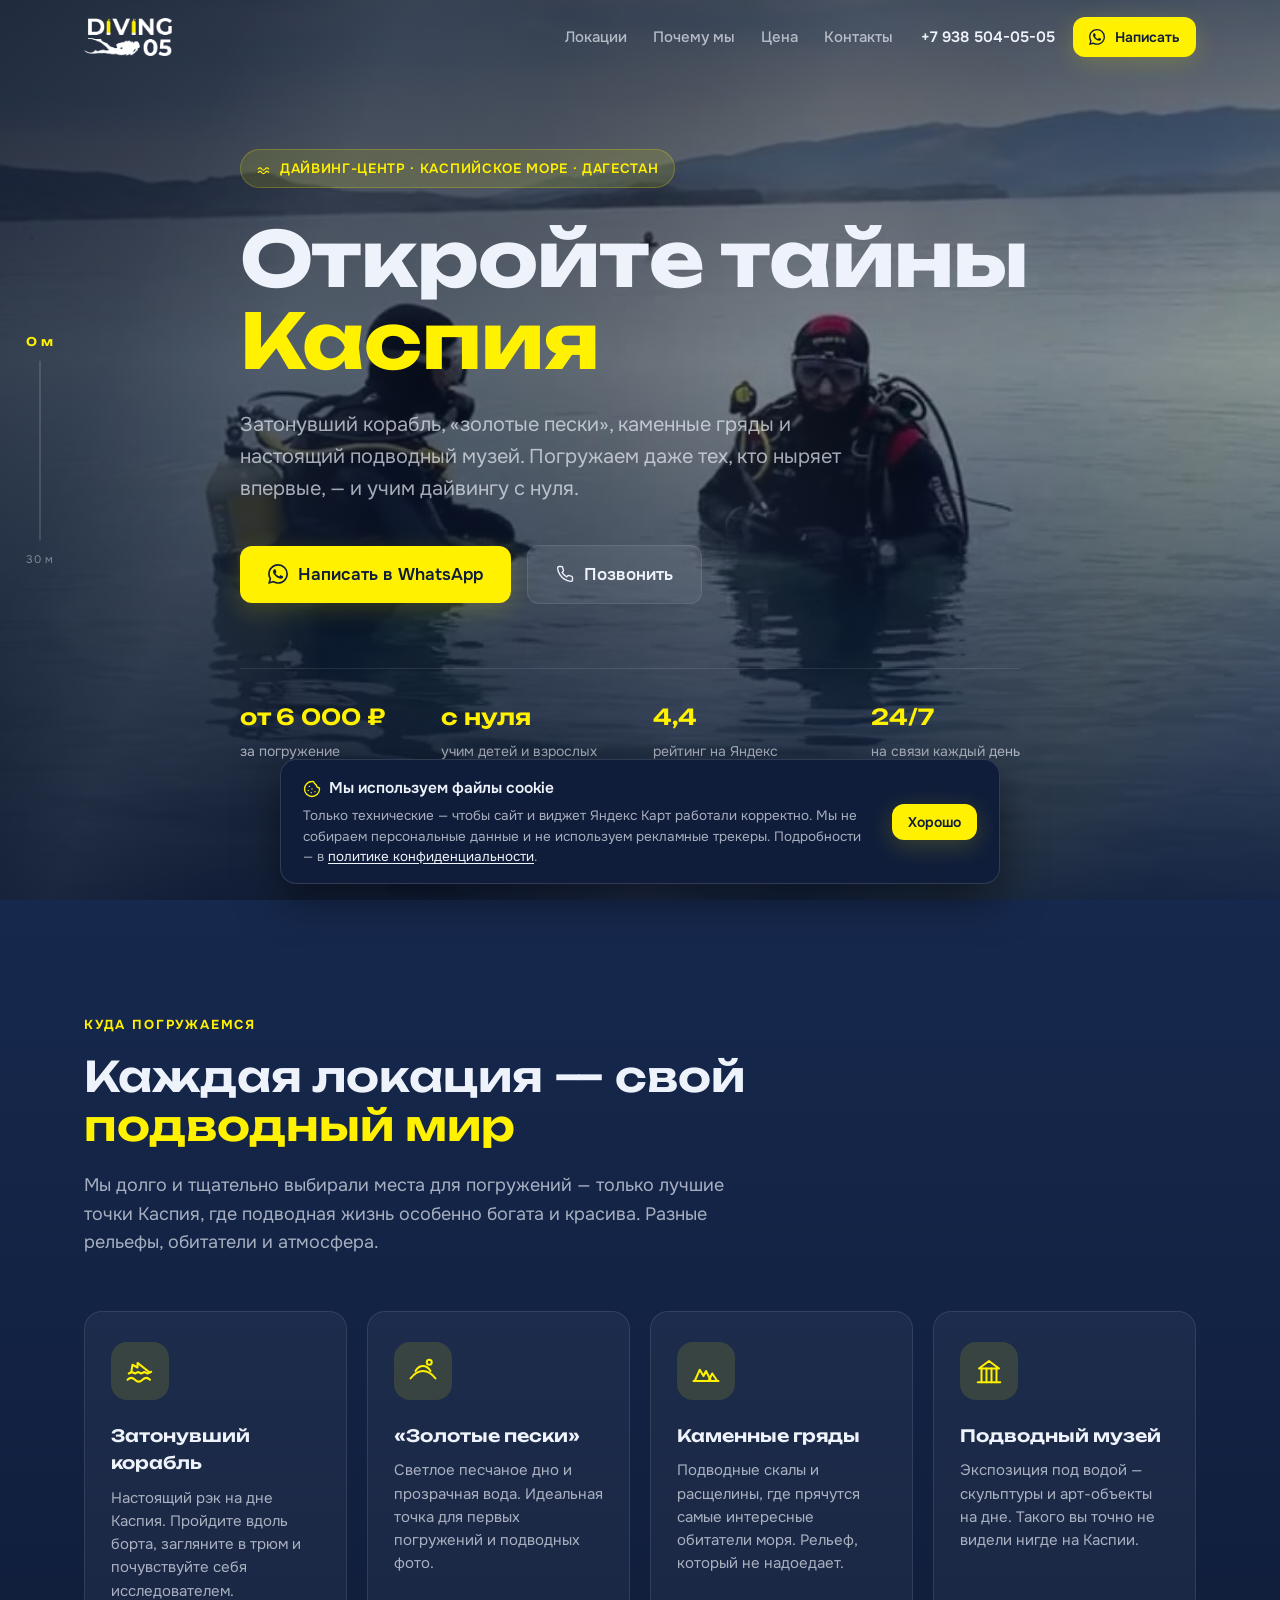
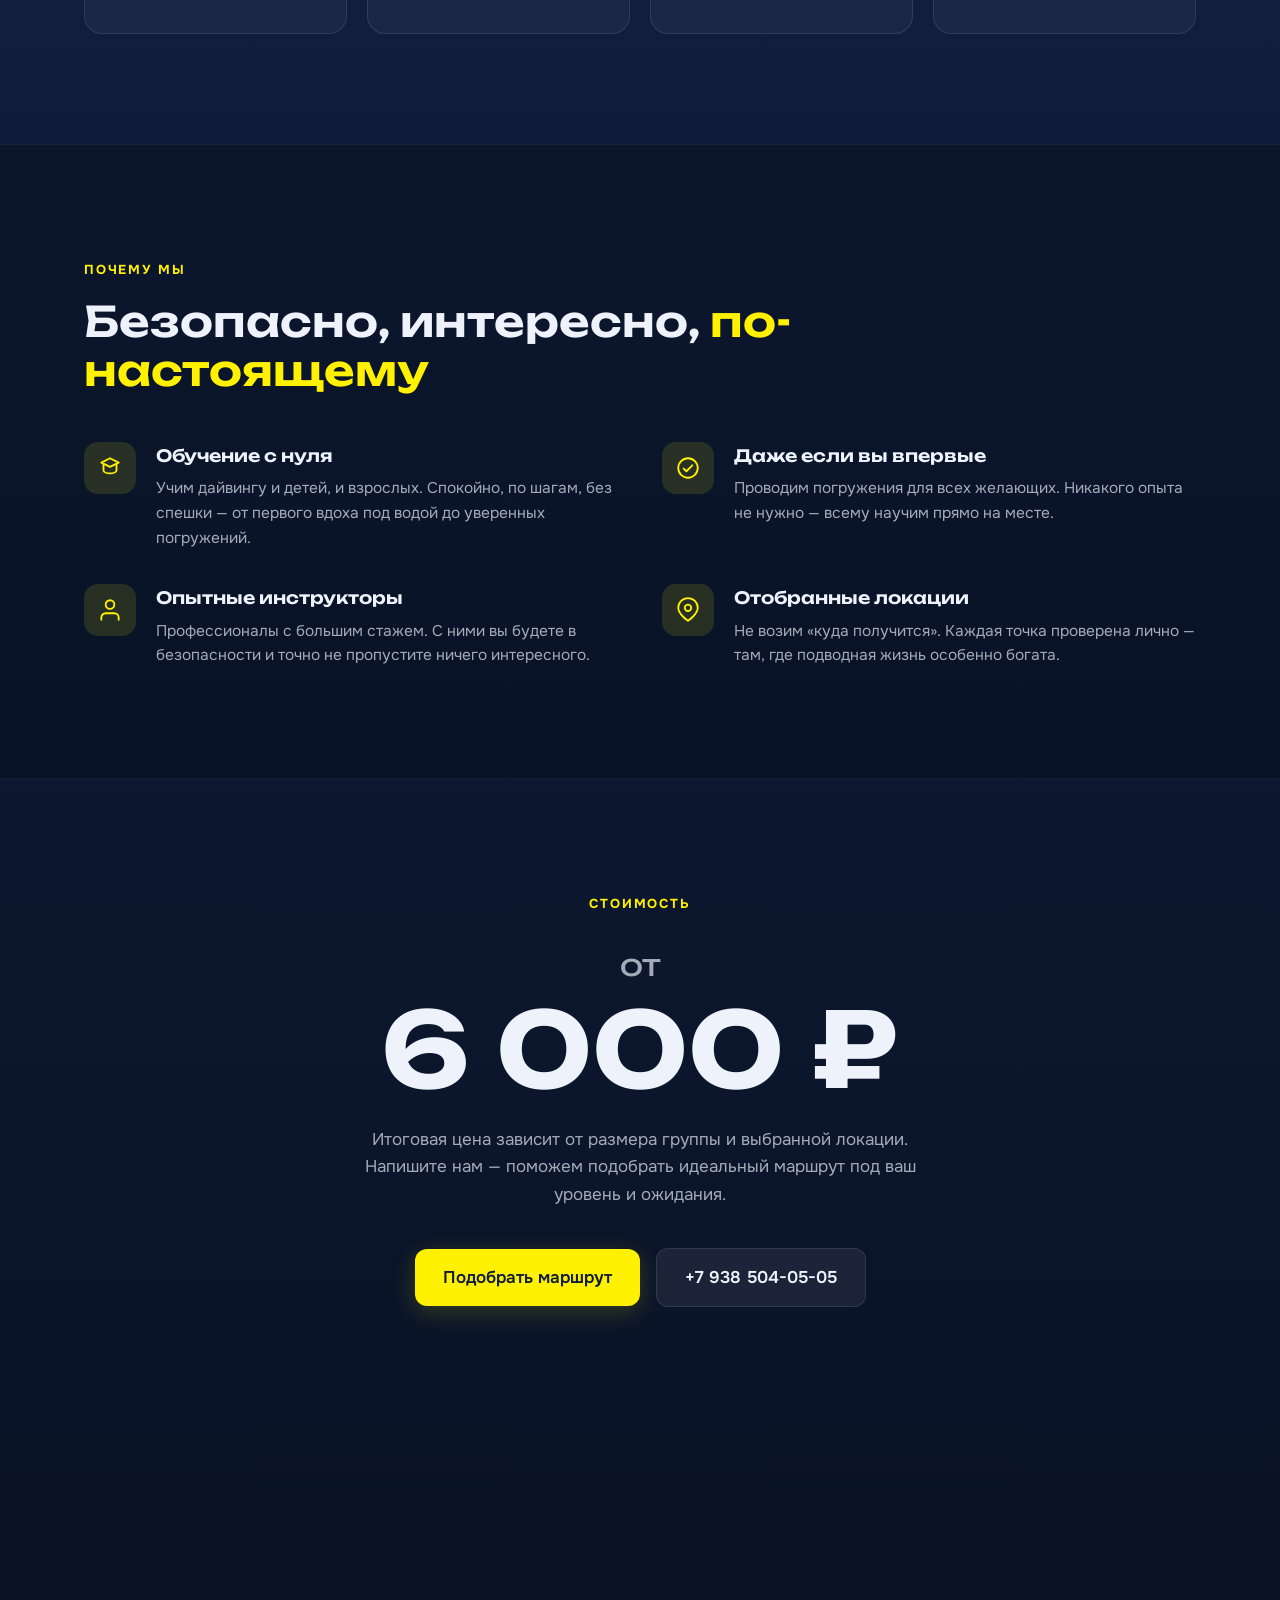
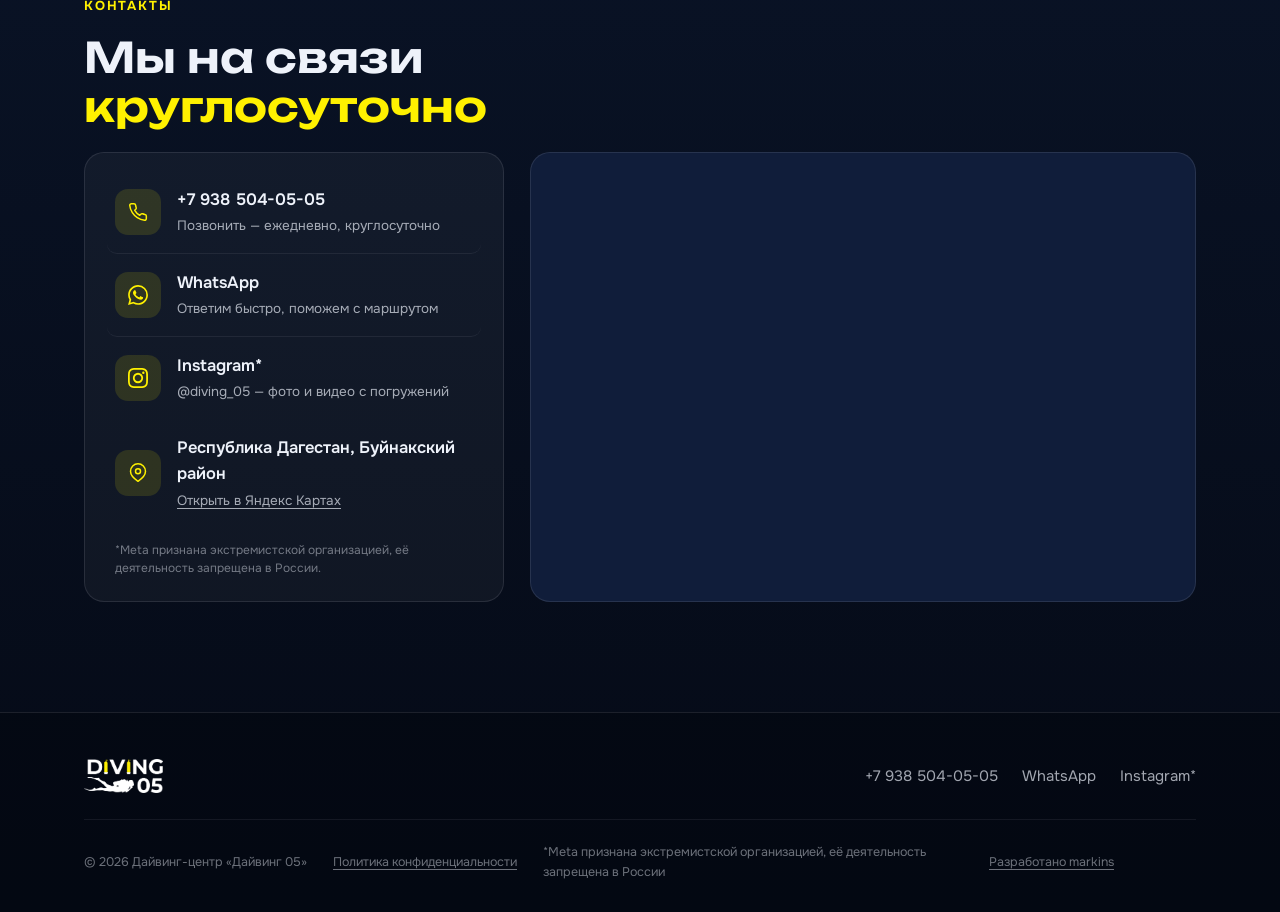
==== commit 470da14c: "Видео фоном hero вместо отдельного блока Co-Authored-By: Claude Fable 5 <noreply@anthropic.com>" ====
--- a/index.html
+++ b/index.html
@@ -27,7 +27,6 @@
       <nav class="header-nav" aria-label="Основная навигация">
         <a href="#locations">Локации</a>
         <a href="#why">Почему мы</a>
-        <a href="#video">Видео</a>
         <a href="#price">Цена</a>
         <a href="#contacts">Контакты</a>
       </nav>
@@ -45,7 +44,6 @@
     <nav class="mobile-nav" id="mobileNav" aria-label="Мобильная навигация">
       <a href="#locations">Локации</a>
       <a href="#why">Почему мы</a>
-      <a href="#video">Видео</a>
       <a href="#price">Цена</a>
       <a href="#contacts">Контакты</a>
       <a href="tel:+79385040505" class="mobile-nav-phone">+7 938 504-05-05</a>
@@ -64,6 +62,10 @@
     <!-- Hero -->
     <section class="hero">
       <div class="hero-bg" aria-hidden="true">
+        <video class="hero-video" autoplay muted loop playsinline preload="auto" poster="assets/video-poster.jpg">
+          <source src="assets/video.mp4" type="video/mp4">
+        </video>
+        <div class="hero-overlay"></div>
         <div class="hero-rays"></div>
         <div class="bubbles">
           <span></span><span></span><span></span><span></span><span></span><span></span><span></span><span></span>
@@ -85,12 +87,6 @@
             <svg width="18" height="18" viewBox="0 0 24 24" fill="none" stroke="currentColor" stroke-width="1.8" stroke-linecap="round" stroke-linejoin="round" aria-hidden="true"><path d="M22 16.92v3a2 2 0 0 1-2.18 2 19.79 19.79 0 0 1-8.63-3.07 19.5 19.5 0 0 1-6-6 19.79 19.79 0 0 1-3.07-8.67A2 2 0 0 1 4.11 2h3a2 2 0 0 1 2 1.72c.127.96.361 1.903.7 2.81a2 2 0 0 1-.45 2.11L8.09 9.91a16 16 0 0 0 6 6l1.27-1.27a2 2 0 0 1 2.11-.45c.907.339 1.85.573 2.81.7A2 2 0 0 1 22 16.92z"/></svg>
             Позвонить
           </a>
-          <a href="#video" class="hero-video-link">
-            <span class="hero-video-play">
-              <svg width="14" height="14" viewBox="0 0 24 24" fill="currentColor" aria-hidden="true"><path d="M8 5.14v13.72L19 12 8 5.14z"/></svg>
-            </span>
-            Смотреть видео
-          </a>
         </div>
         <div class="hero-stats reveal">
           <div class="hero-stat"><strong>от 6 000 ₽</strong><span>за погружение</span></div>
@@ -189,28 +185,8 @@
       </div>
     </section>
 
-    <!-- Видео -->
-    <section class="section" id="video">
-      <div class="container video-layout">
-        <div class="video-text">
-          <span class="section-label reveal">Как это выглядит</span>
-          <h2 class="section-title reveal">Одна минута <span class="accent">из-под воды</span></h2>
-          <p class="section-sub reveal">Реальное погружение с нашими гостями — без монтажа и фильтров. Так выглядит обычный день в «Дайвинг 05».</p>
-          <a href="https://wa.me/79385040505" target="_blank" rel="noopener" class="btn btn--accent reveal">Хочу так же</a>
-        </div>
-        <div class="video-frame reveal">
-          <video id="diveVideo" poster="assets/video-poster.jpg" preload="none" playsinline>
-            <source src="assets/video.mp4" type="video/mp4">
-          </video>
-          <button class="video-play" id="videoPlay" aria-label="Смотреть видео">
-            <svg width="26" height="26" viewBox="0 0 24 24" fill="currentColor" aria-hidden="true"><path d="M8 5.14v13.72L19 12 8 5.14z"/></svg>
-          </button>
-        </div>
-      </div>
-    </section>
-
     <!-- Цена -->
-    <section class="section section--deeper" id="price">
+    <section class="section" id="price">
       <div class="container price-inner">
         <span class="section-label reveal">Стоимость</span>
         <div class="price-big reveal">от <strong>6 000 ₽</strong></div>
--- a/styles.css
+++ b/styles.css
@@ -236,6 +236,25 @@
   inset: 0;
   pointer-events: none;
 }
+/* Фоновое видео: вертикальный ролик кропится по центру,
+   дайверы в кадре — чуть ниже середины */
+.hero-video {
+  position: absolute;
+  inset: 0;
+  width: 100%;
+  height: 100%;
+  object-fit: cover;
+  object-position: 50% 60%;
+}
+/* Затемнение поверх видео, чтобы текст читался,
+   а низ плавно уходил в цвет страницы */
+.hero-overlay {
+  position: absolute;
+  inset: 0;
+  background:
+    linear-gradient(90deg, rgba(10, 20, 40, 0.72) 0%, rgba(10, 20, 40, 0.45) 55%, rgba(10, 20, 40, 0.25) 100%),
+    linear-gradient(180deg, rgba(10, 20, 40, 0.55) 0%, rgba(10, 20, 40, 0.1) 40%, rgba(21, 39, 74, 0.96) 100%);
+}
 /* Лучи света с поверхности */
 .hero-rays {
   position: absolute;
@@ -316,32 +335,6 @@
   margin-bottom: 64px;
 }
 
-.hero-video-link {
-  display: inline-flex;
-  align-items: center;
-  gap: 12px;
-  font-size: 16px;
-  font-weight: 600;
-  color: var(--ink);
-  text-decoration: none;
-  transition: color 0.2s;
-}
-.hero-video-link:hover { color: var(--accent); }
-.hero-video-play {
-  display: flex;
-  align-items: center;
-  justify-content: center;
-  width: 44px; height: 44px;
-  border-radius: 50%;
-  background: rgba(238, 242, 250, 0.08);
-  border: 1px solid var(--line);
-  transition: background 0.2s, border-color 0.2s;
-}
-.hero-video-link:hover .hero-video-play {
-  background: var(--accent-soft);
-  border-color: rgba(255, 241, 0, 0.4);
-}
-
 .hero-stats {
   display: grid;
   grid-template-columns: repeat(4, auto);
@@ -483,49 +476,6 @@
 }
 .why-item p { font-size: 15.5px; color: var(--muted); }
 
-/* ---------- Видео ---------- */
-.video-layout {
-  display: grid;
-  grid-template-columns: 1fr 380px;
-  gap: 70px;
-  align-items: center;
-}
-.video-text .section-sub { margin-bottom: 34px; }
-.video-frame {
-  position: relative;
-  border-radius: 26px;
-  overflow: hidden;
-  border: 1px solid var(--line);
-  box-shadow: 0 30px 80px rgba(0, 0, 0, 0.45);
-  aspect-ratio: 9 / 16;
-  background: var(--navy-900);
-}
-.video-frame video {
-  width: 100%;
-  height: 100%;
-  object-fit: cover;
-  display: block;
-}
-.video-play {
-  position: absolute;
-  inset: 0;
-  margin: auto;
-  width: 78px; height: 78px;
-  border-radius: 50%;
-  border: none;
-  background: var(--accent);
-  color: var(--navy-800);
-  display: flex;
-  align-items: center;
-  justify-content: center;
-  cursor: pointer;
-  transition: transform 0.2s, box-shadow 0.2s;
-  box-shadow: 0 10px 40px rgba(255, 241, 0, 0.35);
-}
-.video-play svg { margin-left: 4px; }
-.video-play:hover { transform: scale(1.08); }
-.video-play.hidden { display: none; }
-
 /* ---------- Цена ---------- */
 .price-inner { text-align: center; }
 .price-big {
@@ -721,8 +671,6 @@
 /* ---------- Адаптив ---------- */
 @media (max-width: 1000px) {
   .cards-grid { grid-template-columns: repeat(2, 1fr); }
-  .video-layout { grid-template-columns: 1fr; gap: 46px; }
-  .video-frame { max-width: 360px; margin: 0 auto; width: 100%; }
   .contacts-layout { grid-template-columns: 1fr; }
   .header-nav { display: none; }
 }
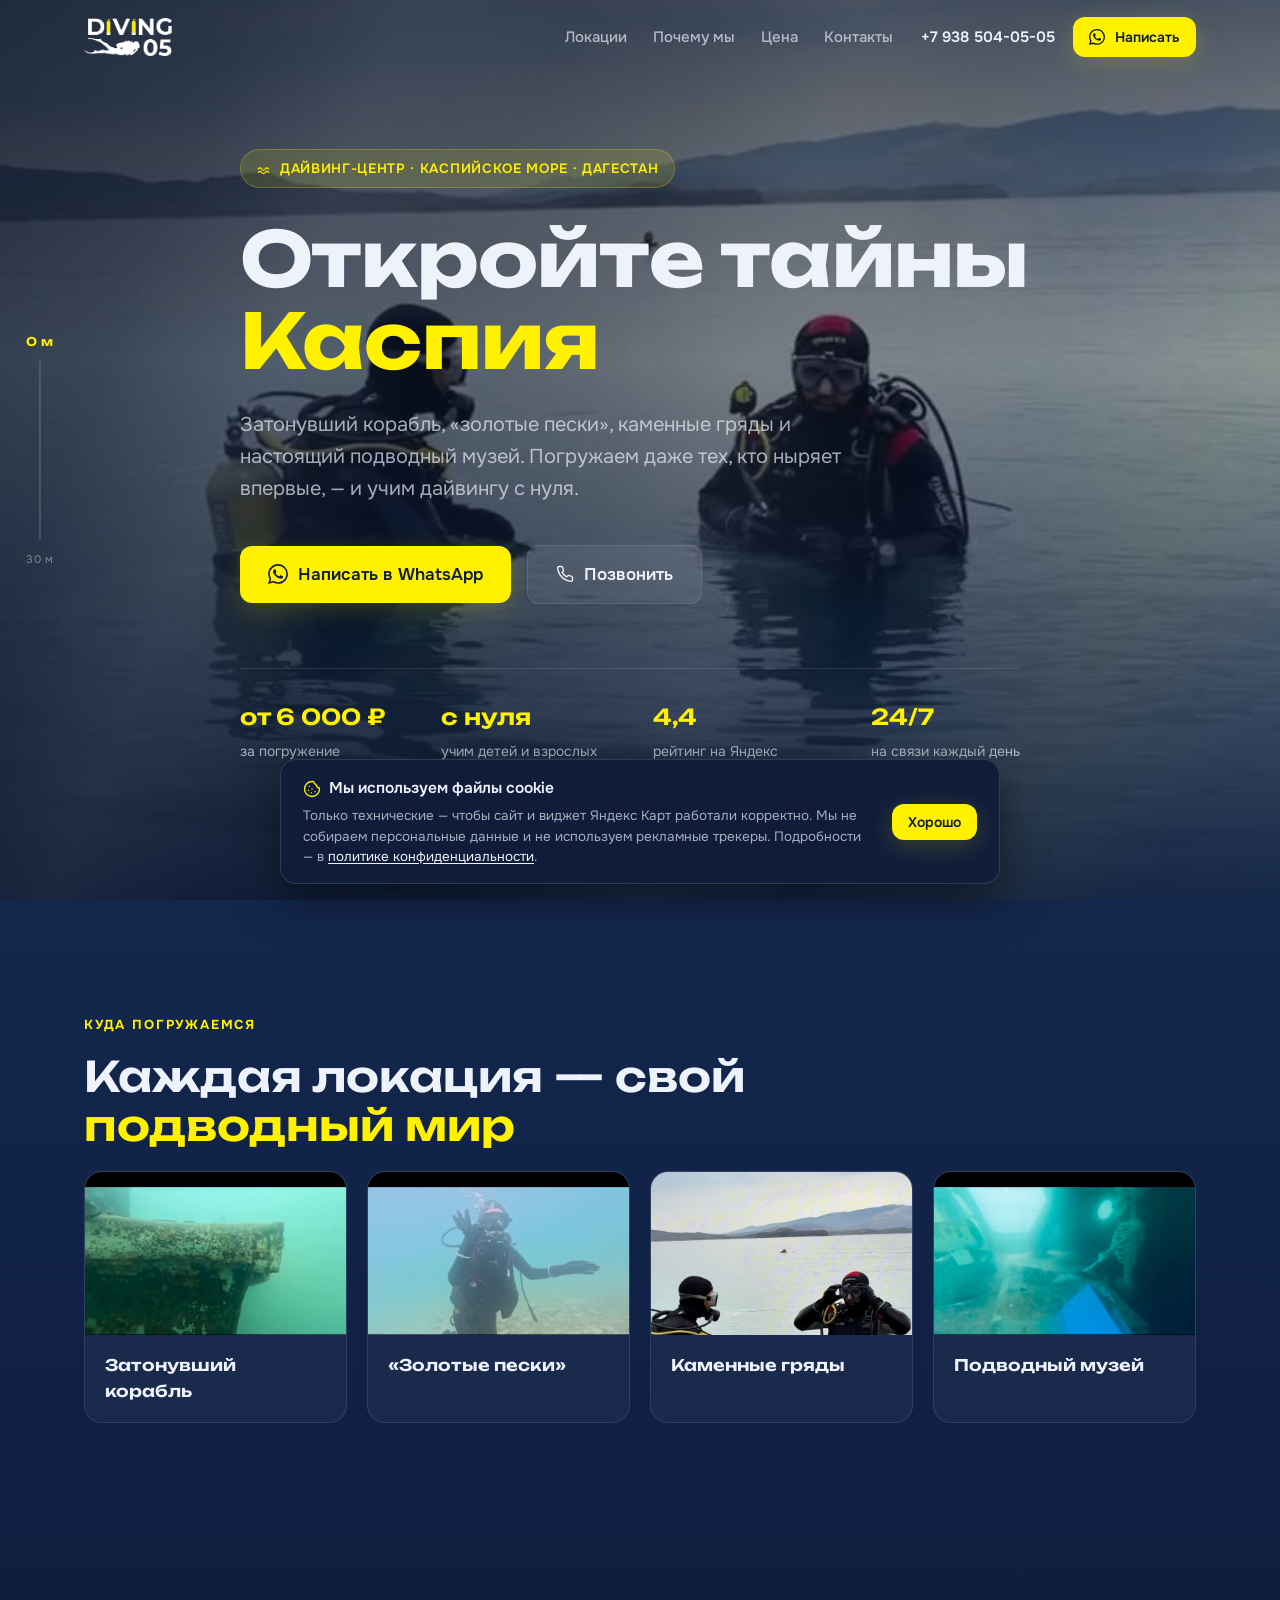
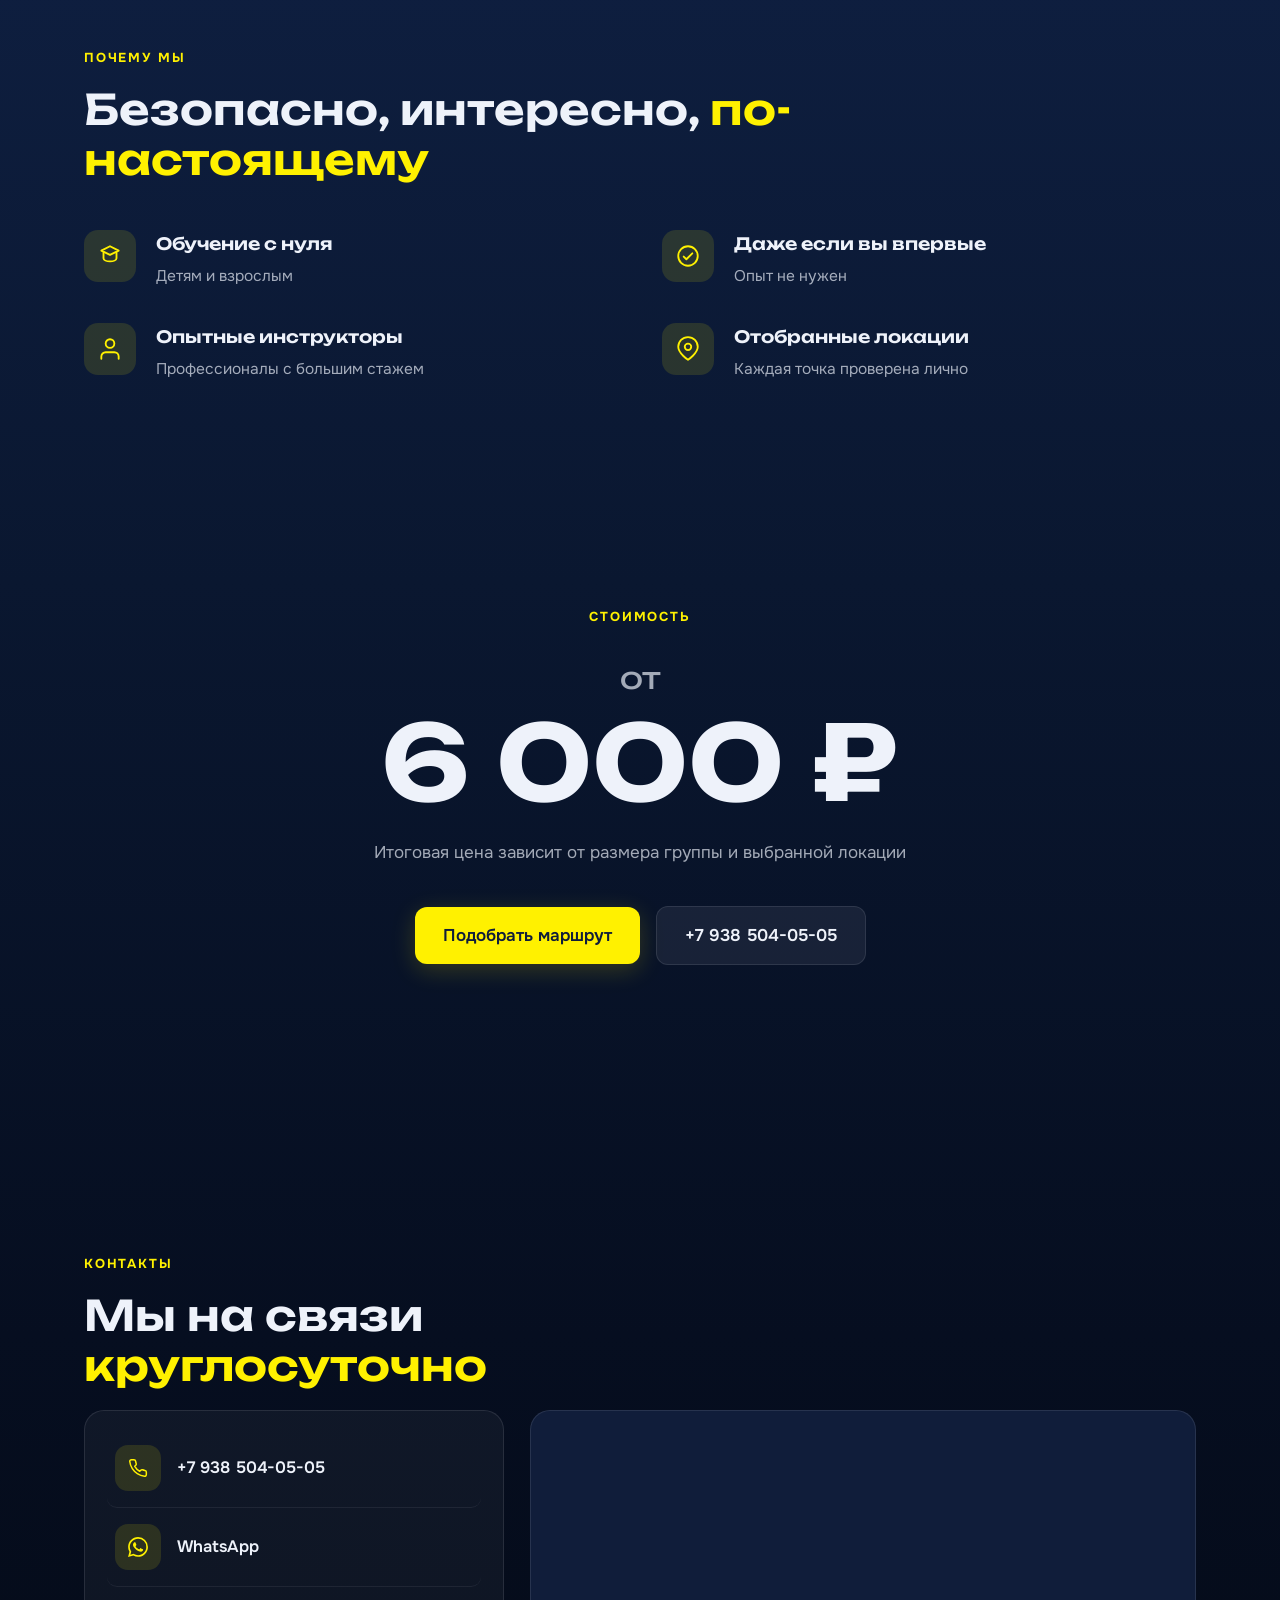
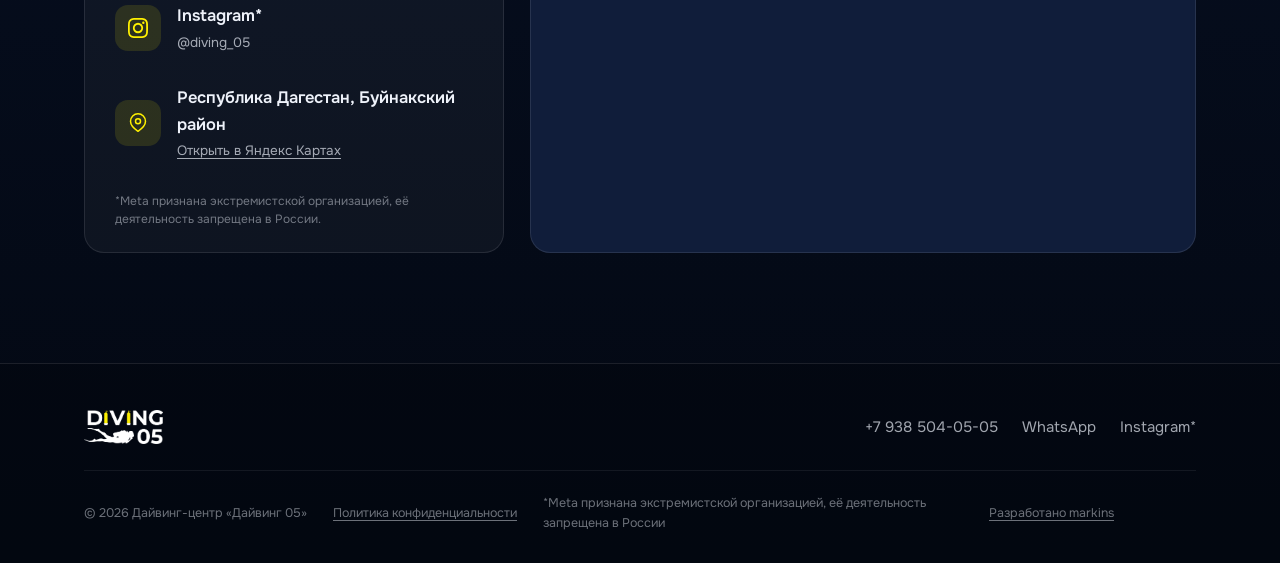
==== commit 8bf598d8: "Пузырьки на всю страницу, плавный градиент глубины, фото в локациях, меньше текста Co-Authored-By: C" ====
--- a/index.html
+++ b/index.html
@@ -18,6 +18,12 @@
 </head>
 <body>
 
+  <!-- Пузырьки на всю страницу -->
+  <div class="bubbles" aria-hidden="true">
+    <span></span><span></span><span></span><span></span><span></span><span></span>
+    <span></span><span></span><span></span><span></span><span></span><span></span>
+  </div>
+
   <!-- Шапка -->
   <header class="header" id="header">
     <div class="container header-inner">
@@ -67,9 +73,6 @@
         </video>
         <div class="hero-overlay"></div>
         <div class="hero-rays"></div>
-        <div class="bubbles">
-          <span></span><span></span><span></span><span></span><span></span><span></span><span></span><span></span>
-        </div>
       </div>
       <div class="container hero-inner">
         <div class="hero-badge reveal">
@@ -105,42 +108,29 @@
       <div class="container">
         <span class="section-label reveal">Куда погружаемся</span>
         <h2 class="section-title reveal">Каждая локация — свой <span class="accent">подводный мир</span></h2>
-        <p class="section-sub reveal">Мы долго и тщательно выбирали места для погружений — только лучшие точки Каспия, где подводная жизнь особенно богата и красива. Разные рельефы, обитатели и атмосфера.</p>
         <div class="cards-grid">
           <article class="card reveal">
-            <div class="card-icon">
-              <svg width="30" height="30" viewBox="0 0 24 24" fill="none" stroke="currentColor" stroke-width="1.6" stroke-linecap="round" stroke-linejoin="round" aria-hidden="true"><path d="M3 14l2.5-1.2L8 14l2.5-1.2L13 14l2.5-1.2L18 14l3-1.4"/><path d="M5 13l1-6 4 2.2V5.5L17 11"/><path d="M17 11l2 1.6"/><path d="M2 19c2-2 4-2 6 0s4 2 6 0 4-2 6 0"/></svg>
-            </div>
+            <img src="assets/loc-ship.jpg" alt="Затонувший корабль под водой" class="card-img" loading="lazy">
             <h3>Затонувший корабль</h3>
-            <p>Настоящий рэк на дне Каспия. Пройдите вдоль борта, загляните в трюм и почувствуйте себя исследователем.</p>
-          </article>
-          <article class="card reveal">
-            <div class="card-icon">
-              <svg width="30" height="30" viewBox="0 0 24 24" fill="none" stroke="currentColor" stroke-width="1.6" stroke-linecap="round" stroke-linejoin="round" aria-hidden="true"><path d="M2 18c3-4 6-6 10-6s7 2 10 6"/><path d="M6 12c1.5-2.5 3.5-4 6-4s4.5 1.5 6 4"/><circle cx="17" cy="5" r="2"/></svg>
-            </div>
+          </article>
+          <article class="card reveal">
+            <img src="assets/loc-sands.jpg" alt="Дайвер над светлым дном" class="card-img" loading="lazy">
             <h3>«Золотые пески»</h3>
-            <p>Светлое песчаное дно и прозрачная вода. Идеальная точка для первых погружений и подводных фото.</p>
-          </article>
-          <article class="card reveal">
-            <div class="card-icon">
-              <svg width="30" height="30" viewBox="0 0 24 24" fill="none" stroke="currentColor" stroke-width="1.6" stroke-linecap="round" stroke-linejoin="round" aria-hidden="true"><path d="M3 20l4-9 3 5 2-4 4 8"/><path d="M14 20l3-6 4 6"/><path d="M2 20h20"/></svg>
-            </div>
+          </article>
+          <article class="card reveal">
+            <img src="assets/loc-rocks.jpg" alt="Каспийское море и горы" class="card-img" loading="lazy">
             <h3>Каменные гряды</h3>
-            <p>Подводные скалы и расщелины, где прячутся самые интересные обитатели моря. Рельеф, который не надоедает.</p>
-          </article>
-          <article class="card reveal">
-            <div class="card-icon">
-              <svg width="30" height="30" viewBox="0 0 24 24" fill="none" stroke="currentColor" stroke-width="1.6" stroke-linecap="round" stroke-linejoin="round" aria-hidden="true"><path d="M6 21V10M10 21V10M14 21V10M18 21V10"/><path d="M4 10h16L12 4 4 10z"/><path d="M3 21h18"/></svg>
-            </div>
+          </article>
+          <article class="card reveal">
+            <img src="assets/loc-museum.jpg" alt="Подводный музей" class="card-img" loading="lazy">
             <h3>Подводный музей</h3>
-            <p>Экспозиция под водой — скульптуры и арт-объекты на дне. Такого вы точно не видели нигде на Каспии.</p>
           </article>
         </div>
       </div>
     </section>
 
     <!-- Почему мы -->
-    <section class="section section--deeper" id="why">
+    <section class="section" id="why">
       <div class="container">
         <span class="section-label reveal">Почему мы</span>
         <h2 class="section-title reveal">Безопасно, интересно, <span class="accent">по-настоящему</span></h2>
@@ -151,7 +141,7 @@
             </div>
             <div>
               <h3>Обучение с нуля</h3>
-              <p>Учим дайвингу и детей, и взрослых. Спокойно, по шагам, без спешки — от первого вдоха под водой до уверенных погружений.</p>
+              <p>Детям и взрослым</p>
             </div>
           </div>
           <div class="why-item reveal">
@@ -160,7 +150,7 @@
             </div>
             <div>
               <h3>Даже если вы впервые</h3>
-              <p>Проводим погружения для всех желающих. Никакого опыта не нужно — всему научим прямо на месте.</p>
+              <p>Опыт не нужен</p>
             </div>
           </div>
           <div class="why-item reveal">
@@ -169,7 +159,7 @@
             </div>
             <div>
               <h3>Опытные инструкторы</h3>
-              <p>Профессионалы с большим стажем. С ними вы будете в безопасности и точно не пропустите ничего интересного.</p>
+              <p>Профессионалы с большим стажем</p>
             </div>
           </div>
           <div class="why-item reveal">
@@ -178,7 +168,7 @@
             </div>
             <div>
               <h3>Отобранные локации</h3>
-              <p>Не возим «куда получится». Каждая точка проверена лично — там, где подводная жизнь особенно богата.</p>
+              <p>Каждая точка проверена лично</p>
           </div>
           </div>
         </div>
@@ -190,7 +180,7 @@
       <div class="container price-inner">
         <span class="section-label reveal">Стоимость</span>
         <div class="price-big reveal">от <strong>6 000 ₽</strong></div>
-        <p class="price-note reveal">Итоговая цена зависит от размера группы и выбранной локации. Напишите нам — поможем подобрать идеальный маршрут под ваш уровень и ожидания.</p>
+        <p class="price-note reveal">Итоговая цена зависит от размера группы и выбранной локации</p>
         <div class="hero-cta reveal" style="justify-content:center">
           <a href="https://wa.me/79385040505" target="_blank" rel="noopener" class="btn btn--accent btn--lg">Подобрать маршрут</a>
           <a href="tel:+79385040505" class="btn btn--ghost btn--lg">+7 938 504-05-05</a>
@@ -209,19 +199,19 @@
               <span class="contact-icon">
                 <svg width="20" height="20" viewBox="0 0 24 24" fill="none" stroke="currentColor" stroke-width="1.8" stroke-linecap="round" stroke-linejoin="round" aria-hidden="true"><path d="M22 16.92v3a2 2 0 0 1-2.18 2 19.79 19.79 0 0 1-8.63-3.07 19.5 19.5 0 0 1-6-6 19.79 19.79 0 0 1-3.07-8.67A2 2 0 0 1 4.11 2h3a2 2 0 0 1 2 1.72c.127.96.361 1.903.7 2.81a2 2 0 0 1-.45 2.11L8.09 9.91a16 16 0 0 0 6 6l1.27-1.27a2 2 0 0 1 2.11-.45c.907.339 1.85.573 2.81.7A2 2 0 0 1 22 16.92z"/></svg>
               </span>
-              <span><strong>+7 938 504-05-05</strong><small>Позвонить — ежедневно, круглосуточно</small></span>
+              <span><strong>+7 938 504-05-05</strong></span>
             </a>
             <a href="https://wa.me/79385040505" target="_blank" rel="noopener" class="contact-row">
               <span class="contact-icon">
                 <svg width="20" height="20" viewBox="0 0 24 24" fill="currentColor" aria-hidden="true"><path d="M17.472 14.382c-.297-.149-1.758-.867-2.03-.967-.273-.099-.471-.148-.67.15-.197.297-.767.966-.94 1.164-.173.199-.347.223-.644.075-.297-.15-1.255-.463-2.39-1.475-.883-.788-1.48-1.761-1.653-2.059-.173-.297-.018-.458.13-.606.134-.133.298-.347.446-.52.149-.174.198-.298.298-.497.099-.198.05-.371-.025-.52-.075-.149-.669-1.612-.916-2.207-.242-.579-.487-.5-.669-.51-.173-.008-.371-.01-.57-.01-.198 0-.52.074-.792.372-.272.297-1.04 1.016-1.04 2.479 0 1.462 1.065 2.875 1.213 3.074.149.198 2.096 3.2 5.077 4.487.709.306 1.262.489 1.694.625.712.227 1.36.195 1.871.118.571-.085 1.758-.719 2.006-1.413.248-.694.248-1.289.173-1.413-.074-.124-.272-.198-.57-.347m-5.421 7.403h-.004a9.87 9.87 0 01-5.031-1.378l-.361-.214-3.741.982.998-3.648-.235-.374a9.86 9.86 0 01-1.51-5.26c.001-5.45 4.436-9.884 9.888-9.884 2.64 0 5.122 1.03 6.988 2.898a9.825 9.825 0 012.893 6.994c-.003 5.45-4.437 9.884-9.885 9.884m8.413-18.297A11.815 11.815 0 0012.05 0C5.495 0 .16 5.335.157 11.892c0 2.096.547 4.142 1.588 5.945L.057 24l6.305-1.654a11.882 11.882 0 005.683 1.448h.005c6.554 0 11.89-5.335 11.893-11.893a11.821 11.821 0 00-3.48-8.413z"/></svg>
               </span>
-              <span><strong>WhatsApp</strong><small>Ответим быстро, поможем с маршрутом</small></span>
+              <span><strong>WhatsApp</strong></span>
             </a>
             <a href="https://www.instagram.com/diving_05" target="_blank" rel="noopener" class="contact-row">
               <span class="contact-icon">
                 <svg width="20" height="20" viewBox="0 0 24 24" fill="currentColor" aria-hidden="true"><path d="M12 0C8.74 0 8.333.015 7.053.072 5.775.132 4.905.333 4.14.63c-.789.306-1.459.717-2.126 1.384S.935 3.35.63 4.14C.333 4.905.131 5.775.072 7.053.012 8.333 0 8.74 0 12s.015 3.667.072 4.947c.06 1.277.261 2.148.558 2.913.306.788.717 1.459 1.384 2.126.667.666 1.336 1.079 2.126 1.384.766.296 1.636.499 2.913.558C8.333 23.988 8.74 24 12 24s3.667-.015 4.947-.072c1.277-.06 2.148-.262 2.913-.558.788-.306 1.459-.718 2.126-1.384.666-.667 1.079-1.335 1.384-2.126.296-.765.499-1.636.558-2.913.06-1.28.072-1.687.072-4.947s-.015-3.667-.072-4.947c-.06-1.277-.262-2.149-.558-2.913-.306-.789-.718-1.459-1.384-2.126C21.319 1.347 20.651.935 19.86.63c-.765-.297-1.636-.499-2.913-.558C15.667.012 15.26 0 12 0zm0 2.16c3.203 0 3.585.016 4.85.071 1.17.055 1.805.249 2.227.415.562.217.96.477 1.382.896.419.42.679.819.896 1.381.164.422.36 1.057.413 2.227.057 1.266.07 1.646.07 4.85s-.015 3.585-.074 4.85c-.061 1.17-.256 1.805-.421 2.227-.224.562-.479.96-.899 1.382-.419.419-.824.679-1.38.896-.42.164-1.065.36-2.235.413-1.274.057-1.649.07-4.859.07-3.211 0-3.586-.015-4.859-.074-1.171-.061-1.816-.256-2.236-.421-.569-.224-.96-.479-1.379-.899-.421-.419-.69-.824-.9-1.38-.165-.42-.359-1.065-.42-2.235-.045-1.26-.061-1.649-.061-4.844 0-3.196.016-3.586.061-4.861.061-1.17.255-1.814.42-2.234.21-.57.479-.96.9-1.381.419-.419.81-.689 1.379-.898.42-.166 1.051-.361 2.221-.421 1.275-.045 1.65-.06 4.859-.06l.045.03zm0 3.678a6.162 6.162 0 100 12.324 6.162 6.162 0 100-12.324zM12 16c-2.21 0-4-1.79-4-4s1.79-4 4-4 4 1.79 4 4-1.79 4-4 4zm7.846-10.405a1.441 1.441 0 11-2.88 0 1.441 1.441 0 012.88 0z"/></svg>
               </span>
-              <span><strong>Instagram*</strong><small>@diving_05 — фото и видео с погружений</small></span>
+              <span><strong>Instagram*</strong><small>@diving_05</small></span>
             </a>
             <div class="contact-row contact-row--static">
               <span class="contact-icon">
--- a/styles.css
+++ b/styles.css
@@ -29,8 +29,9 @@
   font-size: 17px;
   line-height: 1.6;
   color: var(--ink);
-  /* Градиент «на глубину» — один на всю страницу */
-  background: linear-gradient(180deg, #1d3663 0%, var(--navy-700) 14%, var(--navy-800) 42%, var(--navy-900) 72%, var(--navy-950) 100%);
+  /* Градиент «на глубину» — один плавный на всю страницу,
+     без резких полос между блоками */
+  background: linear-gradient(180deg, #1b3260 0%, #152a51 18%, #0f2043 38%, #0a1730 58%, #060e20 78%, #030812 100%);
   overflow-x: hidden;
 }
 
@@ -253,7 +254,7 @@
   inset: 0;
   background:
     linear-gradient(90deg, rgba(10, 20, 40, 0.72) 0%, rgba(10, 20, 40, 0.45) 55%, rgba(10, 20, 40, 0.25) 100%),
-    linear-gradient(180deg, rgba(10, 20, 40, 0.55) 0%, rgba(10, 20, 40, 0.1) 40%, rgba(21, 39, 74, 0.96) 100%);
+    linear-gradient(180deg, rgba(10, 20, 40, 0.55) 0%, rgba(10, 20, 40, 0.1) 40%, rgba(21, 42, 81, 0.97) 100%);
 }
 /* Лучи света с поверхности */
 .hero-rays {
@@ -269,27 +270,39 @@
   from { transform: translateX(-2.5%); opacity: 0.8; }
   to   { transform: translateX(2.5%); opacity: 1; }
 }
-/* Пузырьки */
+/* Пузырьки — фиксированный слой на весь экран, поднимаются
+   снизу вверх на любой «глубине» страницы */
+.bubbles {
+  position: fixed;
+  inset: 0;
+  z-index: 5;
+  pointer-events: none;
+  overflow: hidden;
+}
 .bubbles span {
   position: absolute;
   bottom: -60px;
-  border: 1.5px solid rgba(238, 242, 250, 0.18);
+  border: 1.5px solid rgba(238, 242, 250, 0.16);
   border-radius: 50%;
   animation: bubble linear infinite;
 }
-.bubbles span:nth-child(1) { left: 8%;  width: 10px; height: 10px; animation-duration: 11s; }
-.bubbles span:nth-child(2) { left: 18%; width: 18px; height: 18px; animation-duration: 15s; animation-delay: 2s; }
-.bubbles span:nth-child(3) { left: 31%; width: 7px;  height: 7px;  animation-duration: 9s;  animation-delay: 5s; }
-.bubbles span:nth-child(4) { left: 46%; width: 13px; height: 13px; animation-duration: 13s; animation-delay: 1s; }
-.bubbles span:nth-child(5) { left: 60%; width: 9px;  height: 9px;  animation-duration: 10s; animation-delay: 4s; }
-.bubbles span:nth-child(6) { left: 72%; width: 20px; height: 20px; animation-duration: 17s; animation-delay: 3s; }
-.bubbles span:nth-child(7) { left: 84%; width: 11px; height: 11px; animation-duration: 12s; animation-delay: 6s; }
-.bubbles span:nth-child(8) { left: 93%; width: 8px;  height: 8px;  animation-duration: 9.5s; animation-delay: 1.5s; }
+.bubbles span:nth-child(1)  { left: 4%;  width: 10px; height: 10px; animation-duration: 11s; }
+.bubbles span:nth-child(2)  { left: 13%; width: 18px; height: 18px; animation-duration: 15s; animation-delay: 2s; }
+.bubbles span:nth-child(3)  { left: 22%; width: 7px;  height: 7px;  animation-duration: 9s;  animation-delay: 5s; }
+.bubbles span:nth-child(4)  { left: 31%; width: 13px; height: 13px; animation-duration: 13s; animation-delay: 1s; }
+.bubbles span:nth-child(5)  { left: 40%; width: 9px;  height: 9px;  animation-duration: 10s; animation-delay: 7s; }
+.bubbles span:nth-child(6)  { left: 49%; width: 16px; height: 16px; animation-duration: 17s; animation-delay: 3s; }
+.bubbles span:nth-child(7)  { left: 58%; width: 11px; height: 11px; animation-duration: 12s; animation-delay: 6s; }
+.bubbles span:nth-child(8)  { left: 67%; width: 8px;  height: 8px;  animation-duration: 9.5s; animation-delay: 1.5s; }
+.bubbles span:nth-child(9)  { left: 75%; width: 14px; height: 14px; animation-duration: 14s; animation-delay: 4.5s; }
+.bubbles span:nth-child(10) { left: 83%; width: 6px;  height: 6px;  animation-duration: 8.5s; animation-delay: 8s; }
+.bubbles span:nth-child(11) { left: 90%; width: 19px; height: 19px; animation-duration: 16s; animation-delay: 0.5s; }
+.bubbles span:nth-child(12) { left: 96%; width: 9px;  height: 9px;  animation-duration: 10.5s; animation-delay: 5.5s; }
 @keyframes bubble {
   0%   { transform: translateY(0) translateX(0); opacity: 0; }
   8%   { opacity: 1; }
   92%  { opacity: 1; }
-  100% { transform: translateY(-105vh) translateX(24px); opacity: 0; }
+  100% { transform: translateY(-108vh) translateX(24px); opacity: 0; }
 }
 
 .hero-inner { position: relative; }
@@ -379,11 +392,6 @@
 
 /* ---------- Секции ---------- */
 .section { padding: 110px 0; position: relative; }
-.section--deeper {
-  background: rgba(5, 10, 22, 0.35);
-  border-top: 1px solid rgba(238, 242, 250, 0.05);
-  border-bottom: 1px solid rgba(238, 242, 250, 0.05);
-}
 
 .section-label {
   display: inline-block;
@@ -420,7 +428,7 @@
   background: rgba(238, 242, 250, 0.045);
   border: 1px solid var(--line);
   border-radius: 18px;
-  padding: 30px 26px;
+  overflow: hidden;
   transition: transform 0.25s, border-color 0.25s, background 0.25s;
 }
 .card:hover {
@@ -428,23 +436,19 @@
   border-color: rgba(255, 241, 0, 0.35);
   background: rgba(238, 242, 250, 0.07);
 }
-.card-icon {
-  display: flex;
-  align-items: center;
-  justify-content: center;
-  width: 58px; height: 58px;
-  border-radius: 16px;
-  background: var(--accent-soft);
-  color: var(--accent);
-  margin-bottom: 22px;
+.card-img {
+  width: 100%;
+  aspect-ratio: 16 / 10;
+  object-fit: cover;
+  display: block;
 }
 .card h3 {
   font-family: var(--font-display);
-  font-size: 17px;
-  font-weight: 600;
-  margin-bottom: 10px;
-}
-.card p { font-size: 15px; color: var(--muted); line-height: 1.55; }
+  font-size: 16px;
+  font-weight: 600;
+  padding: 18px 20px;
+  margin: 0;
+}
 
 /* ---------- Почему мы ---------- */
 .why-grid {
